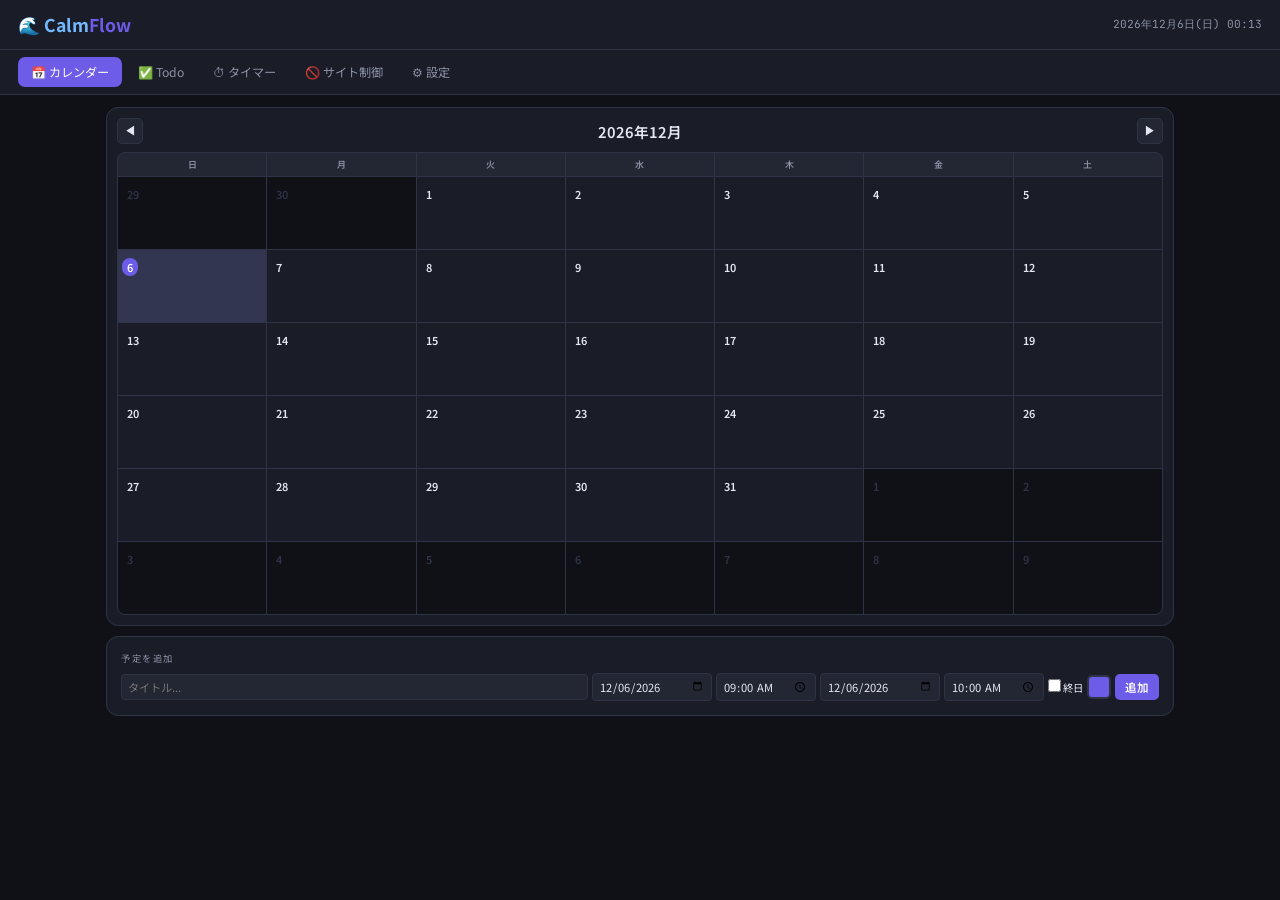
==== index.html @ 149a53fc "Add files via upload" ====
<!DOCTYPE html>
<html lang="ja">
<head>
<meta charset="UTF-8">
<meta name="viewport" content="width=device-width, initial-scale=1.0">
<title>CalmFlow</title>
<link href="https://fonts.googleapis.com/css2?family=Noto+Sans+JP:wght@300;400;600;700&family=JetBrains+Mono:wght@400;600&display=swap" rel="stylesheet">
<style id="theme-style"></style>
<style>
*{margin:0;padding:0;box-sizing:border-box}
body{font-family:'Noto Sans JP',sans-serif;min-height:100vh;transition:background .3s,color .3s}
::-webkit-scrollbar{width:5px}::-webkit-scrollbar-thumb{border-radius:3px}
.hdr{padding:12px 18px;display:flex;align-items:center;justify-content:space-between;position:sticky;top:0;z-index:100}
.hdr h1{font-size:1.1rem;font-weight:700}.c1{color:var(--blue)}.c2{color:var(--accent)}
.hdr-t{font-family:'JetBrains Mono',monospace;font-size:.7rem}
.nav{display:flex;gap:3px;padding:7px 18px;overflow-x:auto}
.nb{padding:6px 13px;border:none;background:transparent;font-family:'Noto Sans JP',sans-serif;font-size:.76rem;border-radius:7px;cursor:pointer;transition:all .15s;white-space:nowrap}.nb.a{color:#fff}
.mn{padding:12px 16px;max-width:1100px;margin:0 auto}
.pn{display:none;animation:fi .2s ease}.pn.a{display:block}
@keyframes fi{from{opacity:0;transform:translateY(4px)}to{opacity:1;transform:translateY(0)}}
.cd{border-radius:12px;padding:14px;margin-bottom:10px}
.ct{font-size:.58rem;text-transform:uppercase;letter-spacing:1.5px;margin-bottom:8px}
.btn{padding:5px 10px;color:#fff;border:none;border-radius:5px;font-family:'Noto Sans JP',sans-serif;font-size:.72rem;font-weight:600;cursor:pointer;white-space:nowrap}
.btn:hover{transform:translateY(-1px)}
.btn-s{padding:3px 7px;font-size:.62rem}.btn-xs{padding:2px 5px;font-size:.55rem;border-radius:3px}
.btn-d{background:var(--red)}.btn-g{background:var(--green)}.btn-o{background:transparent;border:1px solid var(--border)}
.fi2{padding:6px 8px;border-radius:5px;font-family:'Noto Sans JP',sans-serif;font-size:.75rem;outline:none}.fi2:focus{border-color:var(--accent)}
.fl{display:block;font-size:.62rem;margin-bottom:2px}

/* Color swatch - per-picker state via data attributes */
.csw{position:relative;display:inline-block}
.csw-btn{width:24px;height:24px;border-radius:5px;cursor:pointer;border:2px solid var(--border);flex-shrink:0}
.csw-pop{display:none;position:absolute;bottom:30px;right:0;z-index:50;border-radius:8px;padding:8px;width:240px;box-shadow:0 4px 20px rgba(0,0,0,.4)}
.csw-pop.open{display:block}
.csw-grid{display:grid;grid-template-columns:repeat(10,1fr);gap:2px}
.csw-c{width:18px;height:18px;border-radius:3px;cursor:pointer;border:2px solid transparent}.csw-c:hover{transform:scale(1.2)}.csw-c.sel{border-color:#fff}
.csw-cust{display:flex;align-items:center;gap:4px;margin-top:5px}
.csw-cust input[type=color]{width:24px;height:24px;border:none;border-radius:3px;cursor:pointer;background:transparent}

/* Calendar */
.ch{display:flex;align-items:center;justify-content:space-between;margin-bottom:8px}.ch h3{font-size:.92rem;font-weight:600}
.cn{width:26px;height:26px;border-radius:5px;cursor:pointer;font-size:.78rem;display:flex;align-items:center;justify-content:center;border:1px solid var(--border)}.cn:hover{background:var(--accent);color:#fff}
.cg{display:grid;grid-template-columns:repeat(7,1fr);gap:1px;border:1px solid var(--border);border-radius:8px;overflow:hidden}
.cdn{font-size:.56rem;padding:5px;text-align:center;font-weight:600}
.cc{min-height:72px;padding:3px 4px;cursor:pointer;position:relative;overflow:hidden}
.cc:hover{filter:brightness(1.1)}
.cnum{font-size:.68rem;font-weight:600;display:inline-block;padding:1px 5px;border-radius:10px;cursor:pointer;position:relative;z-index:3}.cnum:hover{background:var(--accent);color:#fff;transform:scale(1.1)}
.cev{font-size:.48rem;padding:2px 4px;border-radius:2px;margin-top:1px;white-space:nowrap;overflow:hidden;text-overflow:ellipsis;color:#fff;line-height:1.3;position:relative;z-index:2;cursor:pointer;height:16px}
.cev-span{font-size:.48rem;padding:2px 4px;margin-top:1px;white-space:nowrap;overflow:hidden;text-overflow:ellipsis;color:#fff;line-height:1.3;cursor:pointer;position:relative;z-index:2;height:16px}
.cev-start{border-radius:3px 0 0 3px;margin-right:-5px;padding-right:8px}
.cev-mid{border-radius:0;margin-left:-5px;margin-right:-5px;padding-left:8px;padding-right:8px}
.cev-end{border-radius:0 3px 3px 0;margin-left:-5px;padding-left:8px}

/* Day View */
.dg{display:grid;grid-template-columns:1fr 320px;gap:10px}
.bk{display:inline-flex;align-items:center;gap:3px;padding:5px 9px;border-radius:5px;font-size:.68rem;cursor:pointer;font-family:'Noto Sans JP',sans-serif;margin-bottom:8px;border:1px solid var(--border)}.bk:hover{border-color:var(--accent)}
.dph{display:flex;align-items:center;gap:6px;margin-bottom:10px}.dph h3{font-size:.9rem;font-weight:600}
.sh{display:flex;min-height:34px}.shl{width:34px;font-size:.56rem;padding:2px 0;font-family:'JetBrains Mono',monospace;text-align:right;padding-right:5px;flex-shrink:0}
.shc{flex:1;position:relative;min-height:32px}
.sblk{position:absolute;left:2px;right:2px;border-radius:3px;padding:1px 4px;font-size:.55rem;color:#fff;overflow:hidden;z-index:2;cursor:pointer}
.sarr{position:absolute;left:2px;right:2px;border-radius:3px;padding:1px 4px;font-size:.55rem;color:#fff;overflow:hidden;z-index:1;opacity:.45;border:1px dashed rgba(255,255,255,.3)}
.adb{display:flex;gap:4px;flex-wrap:wrap;margin-bottom:6px}.adi{font-size:.55rem;padding:1px 6px;border-radius:3px;color:#fff;cursor:pointer}
.evr{display:flex;align-items:center;gap:5px;padding:5px;border-radius:5px;margin-bottom:3px;cursor:pointer}.evr:hover{filter:brightness(1.1)}
.evd{width:7px;height:7px;border-radius:2px;flex-shrink:0}.evi{flex:1;font-size:.72rem}.evt{font-size:.55rem}
.memo{width:100%;min-height:70px;border-radius:5px;font-family:'Noto Sans JP',sans-serif;font-size:.75rem;padding:7px;outline:none;resize:vertical}.memo:focus{border-color:var(--accent)}
.arow{display:flex;gap:4px;flex-wrap:wrap;align-items:center;margin-top:5px}
.arow input,.arow select{padding:4px 6px;border-radius:4px;font-family:'Noto Sans JP',sans-serif;font-size:.7rem;outline:none}
.dti{display:flex;align-items:center;gap:5px;padding:4px 5px;border-radius:4px;cursor:pointer;font-size:.75rem}.dti:hover{filter:brightness(1.1)}
.dck{width:13px;height:13px;border-radius:3px;border:2px solid var(--border);display:flex;align-items:center;justify-content:center;flex-shrink:0;font-size:.48rem;color:transparent}
.dti.dn .dck{background:var(--green);border-color:var(--green);color:#fff}.dti.dn>span{text-decoration:line-through}
.dti .tp{margin-left:auto}

/* Todo */
.tl{list-style:none}
.ti{display:flex;align-items:center;gap:6px;padding:6px 7px;border-radius:6px;margin-bottom:3px;cursor:pointer}.ti:hover{filter:brightness(1.05)}
.tc2b{width:14px;height:14px;border-radius:3px;border:2px solid var(--border);display:flex;align-items:center;justify-content:center;flex-shrink:0;font-size:.52rem;color:transparent}
.ti.dn .tc2b{background:var(--green);border-color:var(--green);color:#fff}.ti.dn .tt{text-decoration:line-through}
.tt{flex:1;font-size:.78rem}.tm{display:flex;gap:3px;align-items:center;flex-shrink:0}
.tdl{font-size:.55rem;padding:1px 5px;border-radius:3px;font-family:'JetBrains Mono',monospace;white-space:nowrap}
.dok{background:rgba(0,184,148,.12);color:var(--green)}.dsn{background:rgba(253,203,110,.15);color:var(--orange)}.dov{background:rgba(225,112,85,.15);color:var(--red)}
.tp{font-size:.52rem;padding:2px 6px;border-radius:3px;font-weight:600;white-space:nowrap;min-width:22px;text-align:center}
.ph{background:rgba(225,112,85,.15);color:var(--red)}.pm2{background:rgba(253,203,110,.15);color:var(--orange)}.plw{background:rgba(0,184,148,.15);color:var(--green)}
.tdel{background:none;border:none;cursor:pointer;font-size:.72rem;opacity:0}.ti:hover .tdel{opacity:1}
.tsep{font-size:.6rem;padding:8px 0 4px;border-top:1px solid var(--border);margin-top:6px;font-weight:600}

/* Timer */
.ttm{font-family:'JetBrains Mono',monospace;font-size:3.8rem;font-weight:600;text-align:center;padding:18px 0 8px}
.tsub{font-size:.8rem;text-align:center;margin-top:2px}.tlbl{font-size:.68rem;text-align:center;margin-top:1px}
.tc2{display:flex;gap:6px;justify-content:center;margin-top:10px;flex-wrap:wrap}
.tpr{display:flex;gap:4px;justify-content:center;margin-top:7px;flex-wrap:wrap}
.pb{padding:3px 8px;border:1px solid var(--border);border-radius:5px;font-family:'Noto Sans JP',sans-serif;font-size:.66rem;cursor:pointer}.pb:hover{border-color:var(--accent)}.pb.a{border-color:var(--accent);color:var(--accent)}
.sp{display:flex;gap:3px;justify-content:center;flex-wrap:wrap}
.sb{padding:4px 9px;border-radius:13px;font-size:.68rem;cursor:pointer;border:1px solid var(--border);font-family:'Noto Sans JP',sans-serif}.sb.a{color:#fff;border-color:transparent}
.sa{padding:4px 6px;border-radius:13px;font-size:.68rem;cursor:pointer;border:1px dashed var(--border);background:transparent;font-family:'Noto Sans JP',sans-serif}
.swt{font-family:'JetBrains Mono',monospace;font-size:2.8rem;font-weight:600;text-align:center;padding:14px 0 6px}
.ttbs{display:flex;gap:3px;margin-bottom:10px}.ttb{padding:5px 12px;border:none;font-family:'Noto Sans JP',sans-serif;font-size:.72rem;border-radius:5px;cursor:pointer}.ttb.a{color:#fff}
.sg{display:grid;grid-template-columns:repeat(3,1fr);gap:6px;margin-top:10px}
.sc2c{border-radius:6px;padding:9px;text-align:center}.sv{font-family:'JetBrains Mono',monospace;font-size:1rem;font-weight:600}.sl2{font-size:.5rem;margin-top:1px;text-transform:uppercase;letter-spacing:1px}
.gbw{border-radius:5px;height:16px;overflow:hidden;position:relative;margin-top:4px}.gb{height:100%;border-radius:5px;transition:width .4s}
.gbt{position:absolute;inset:0;display:flex;align-items:center;justify-content:center;font-size:.55rem;font-weight:600;font-family:'JetBrains Mono',monospace}
.gr{display:flex;gap:4px;align-items:center;margin-top:4px}
.gr input{width:50px;padding:3px;border-radius:3px;font-family:'JetBrains Mono',monospace;font-size:.7rem;outline:none;text-align:center}.gr span{font-size:.68rem}
.ssr{display:flex;align-items:center;gap:6px;padding:4px 5px;border-radius:4px;margin-bottom:2px}.ssr:hover{filter:brightness(1.05)}
.ssd{width:6px;height:6px;border-radius:2px;flex-shrink:0}.ssn{flex:1;font-size:.72rem}
.ssbw{width:45px;height:4px;border-radius:2px;overflow:hidden}.ssb2{height:100%;border-radius:2px}.sst{font-family:'JetBrains Mono',monospace;font-size:.72rem}
.li{display:flex;align-items:center;gap:5px;padding:3px 5px;border-radius:3px;margin-bottom:2px;font-size:.68rem}.li:hover{filter:brightness(1.05)}

/* Chart */
.chart-tabs{display:flex;gap:3px;margin-bottom:8px}
.chart-tab{padding:4px 12px;border-radius:12px;font-size:.68rem;cursor:pointer;border:1px solid var(--border);font-family:'Noto Sans JP',sans-serif}.chart-tab.a{background:var(--accent);color:#fff;border-color:var(--accent)}
.chart-wrap{position:relative;height:160px;display:flex;align-items:flex-end;gap:3px;padding:16px 4px 24px 4px;border-bottom:1px solid var(--border)}
.chart-bar-wrap{flex:1;display:flex;flex-direction:column;align-items:center}
.chart-bar{width:100%;max-width:50px;border-radius:3px 3px 0 0;transition:height .4s;min-height:1px;position:relative;margin:0 auto}
.chart-bar-val{position:absolute;top:-14px;left:50%;transform:translateX(-50%);font-size:.5rem;font-family:'JetBrains Mono',monospace;white-space:nowrap}
.chart-label{font-size:.5rem;margin-top:4px;text-align:center}

.bl{list-style:none}.bi{display:flex;align-items:center;justify-content:space-between;padding:6px 8px;border-radius:6px;margin-bottom:3px}
.bs{font-size:.55rem;padding:2px 5px;border-radius:3px;font-weight:600}.ba2{background:rgba(225,112,85,.15);color:var(--red)}.bna{background:rgba(0,184,148,.15);color:var(--green)}
.fb{border:1px solid var(--accent);border-radius:12px;padding:10px 14px;margin-bottom:8px;display:flex;align-items:center;justify-content:space-between}
.theme-opt{display:inline-block;width:40px;height:40px;border-radius:8px;cursor:pointer;border:3px solid transparent;margin:3px}.theme-opt.sel{border-color:var(--accent)}.theme-opt:hover{transform:scale(1.1)}
.mo{display:none;position:fixed;inset:0;background:rgba(0,0,0,.55);z-index:200;align-items:center;justify-content:center;padding:12px}.mo.show{display:flex}
.md2{border-radius:12px;padding:20px;width:100%;max-width:400px;max-height:85vh;overflow-y:auto}.md2 h3{font-size:.88rem;margin-bottom:10px}.mc{float:right;background:none;border:none;font-size:1rem;cursor:pointer}
@media(max-width:768px){.dg{grid-template-columns:1fr}.sg{grid-template-columns:repeat(2,1fr)}.ttm{font-size:3rem}}
@media(max-width:480px){.hdr,.nav,.mn{padding-left:8px;padding-right:8px}.cc{min-height:48px}}
</style>
</head>
<body>
<div class="hdr"><h1>🌊 <span class="c1">Calm</span><span class="c2">Flow</span></h1><div class="hdr-t" id="clock"></div></div>
<div class="nav" id="nav-bar"></div>
<div class="mn">
  <div class="pn a" id="p-cal"><div id="cal-mv"></div><div id="cal-dv" style="display:none"></div></div>
  <div class="pn" id="p-todo"><div id="todo-area"></div></div>
  <div class="pn" id="p-timer"><div id="timer-area"></div></div>
  <div class="pn" id="p-block"><div id="block-area"></div></div>
  <div class="pn" id="p-set"><div id="set-area"></div></div>
</div>
<div class="mo" id="edit-modal"><div class="md2" id="edit-md"></div></div>
<div class="mo" id="smod"><div class="md2" id="smod-md"></div></div>
<script>
const PRESETS=['#6c5ce7','#00b894','#fdcb6e','#e17055','#74b9ff','#fd79a8','#a29bfe','#55efc4','#fab1a0','#81ecec','#2d3436','#636e72','#dfe6e9','#0984e3','#00cec9','#e84393','#d63031','#ffeaa7','#55a3e8','#b2bec3'];
const CGRID=(()=>{const h=[0,30,50,60,120,180,210,240,270,330],r=[];for(let s=85;s>=30;s-=18)for(const hue of h)r.push(`hsl(${hue},${s}%,${s>50?55:40}%)`);return r})();
const ALLC=[...PRESETS,...CGRID];
const THEMES={dark:{name:'ダーク',en:'Dark',bg:'#0f1117',surface:'#1a1d27',s2:'#232733',border:'#2e3346',text:'#e4e7f1',dim:'#8b90a5',accent:'#6c5ce7',green:'#00b894',orange:'#fdcb6e',red:'#e17055',blue:'#74b9ff',pink:'#fd79a8',prev:'linear-gradient(135deg,#0f1117,#1a1d27)'},light:{name:'ライト',en:'Light',bg:'#f5f5f7',surface:'#fff',s2:'#eef0f4',border:'#d1d5db',text:'#1f2937',dim:'#6b7280',accent:'#6c5ce7',green:'#059669',orange:'#d97706',red:'#dc2626',blue:'#2563eb',pink:'#ec4899',prev:'linear-gradient(135deg,#f5f5f7,#fff)'},pink:{name:'ピンク',en:'Pink',bg:'#1a1018',surface:'#241a22',s2:'#2e2230',border:'#3d2e3a',text:'#f5e6f0',dim:'#a88a9e',accent:'#ec4899',green:'#34d399',orange:'#fbbf24',red:'#f87171',blue:'#60a5fa',pink:'#f472b6',prev:'linear-gradient(135deg,#1a1018,#241a22)'},sky:{name:'水色',en:'Sky',bg:'#0c1929',surface:'#132238',s2:'#1a2d45',border:'#254060',text:'#e0f0ff',dim:'#7da8cc',accent:'#38bdf8',green:'#34d399',orange:'#fbbf24',red:'#f87171',blue:'#60a5fa',pink:'#f472b6',prev:'linear-gradient(135deg,#0c1929,#132238)'},purple:{name:'パープル',en:'Purple',bg:'#140e1e',surface:'#1e1530',s2:'#291e3e',border:'#3a2d52',text:'#ede6f5',dim:'#9a8bb5',accent:'#a78bfa',green:'#34d399',orange:'#fbbf24',red:'#f87171',blue:'#818cf8',pink:'#f472b6',prev:'linear-gradient(135deg,#140e1e,#1e1530)'}};
const I={ja:{cal:'📅 カレンダー',todo:'✅ Todo',timer:'⏱ タイマー',block:'🚫 サイト制御',set:'⚙ 設定',addEv:'予定を追加',title:'タイトル',sd:'開始日',st:'開始時間',ed:'終了日',et:'終了時間',allday:'終日',color:'色',add:'追加',del:'削除',save:'保存',back:'◀ 戻る',sched:'スケジュール',schedAdd:'↕ スケジュール追加',dayTodo:'この日のTodo',evList:'予定一覧（クリックで編集）',memo:'📝 メモ',memoP:'メモ...',todoL:'Todoリスト',newT:'新しいタスク...',all:'すべて',active:'未完了',done:'完了',exp:'期限切れ',hi:'高',mi:'中',lo:'低',subj:'科目',studyT:'勉強タイマー',sw:'ストップウォッチ',start:'▶ スタート',pause:'⏸ 一時停止',stop:'⏹ 終了',reset:'リセット',endRec:'⏹ 終了＆記録',cust:'カスタム',min:'分',goal:'目標',daily:'1日',monthly:'月間',studyTime:'勉強時間',today:'今日',week:'今週',month:'今月',sess:'セッション',streak:'連続',total:'全期間',subjM:'科目別（今月）',totalL:'合計',logEd:'ログ編集（今日）',manAdd:'＋手動追加',rec:'記録',none:'なし',focus:'🎯 集中モード',blockL:'ブロックリスト',blocking:'ブロック中',allowed:'許可',setT:'設定',lang:'言語',theme:'テーマ',overdue:'日超過',tmr:'明日',daysL:'あと{n}日',pomo:'🍅 ポモドーロ',editEv:'予定を編集',selSubj:'科目を選択',addSubj:'科目を追加',subjN:'科目名',on:'ON',off:'OFF',chartD:'日間',chartW:'週間',chartM:'月間',chart:'勉強グラフ'},en:{cal:'📅 Calendar',todo:'✅ Todo',timer:'⏱ Timer',block:'🚫 Blocker',set:'⚙ Settings',addEv:'Add Event',title:'Title',sd:'Start',st:'Start Time',ed:'End',et:'End Time',allday:'All Day',color:'Color',add:'Add',del:'Delete',save:'Save',back:'◀ Back',sched:'Schedule',schedAdd:'↕ Add Schedule',dayTodo:'Todo',evList:'Events (click to edit)',memo:'📝 Memo',memoP:'Memo...',todoL:'Todo List',newT:'New task...',all:'All',active:'Active',done:'Done',exp:'Expired',hi:'High',mi:'Mid',lo:'Low',subj:'Subject',studyT:'Study Timer',sw:'Stopwatch',start:'▶ Start',pause:'⏸ Pause',stop:'⏹ End',reset:'Reset',endRec:'⏹ End & Record',cust:'Custom',min:'min',goal:'Goals',daily:'Daily',monthly:'Monthly',studyTime:'Study Time',today:'Today',week:'This Week',month:'This Month',sess:'Sessions',streak:'Streak',total:'All Time',subjM:'By Subject',totalL:'Total',logEd:'Log Edit (Today)',manAdd:'+ Manual',rec:'Record',none:'None',focus:'🎯 Focus Mode',blockL:'Block List',blocking:'Blocked',allowed:'Allowed',setT:'Settings',lang:'Language',theme:'Theme',overdue:' overdue',tmr:'Tomorrow',daysL:'{n} days',pomo:'🍅 Pomodoro',editEv:'Edit Event',selSubj:'Select Subject',addSubj:'Add Subject',subjN:'Subject Name',on:'ON',off:'OFF',chartD:'Daily',chartW:'Weekly',chartM:'Monthly',chart:'Study Chart'}};

const LS=(k,d)=>{try{return JSON.parse(localStorage.getItem(k))||d}catch{return d}};
const SS=(k,v)=>localStorage.setItem(k,JSON.stringify(v));
const p2=n=>String(n).padStart(2,'0');
const dkf=d=>`${d.getFullYear()}-${p2(d.getMonth()+1)}-${p2(d.getDate())}`;
const fm=m=>{if(m>=60){const h=Math.floor(m/60),r=m%60;return r?`${h}h${r}m`:`${h}h`}return`${m}m`};

let cfg=LS('cf-cfg',{lang:'ja',theme:'dark'}),ev=LS('cf-ev',[]),sch=LS('cf-sch',{}),mem2=LS('cf-mem',{}),todos=LS('cf-td',[]);
let subj=LS('cf-subj',[{id:'s1',name:'数学',color:'#6c5ce7'},{id:'s2',name:'英語',color:'#00b894'},{id:'s3',name:'理科',color:'#74b9ff'},{id:'s4',name:'国語',color:'#fd79a8'},{id:'s5',name:'社会',color:'#fdcb6e'}]);
let slog=LS('cf-slog',[]),goals=LS('cf-goals',{daily:120,monthly:3000});
let cSubj=subj[0]?.id||null,calD=new Date(),vDate=null,tFilt='all',editEvId=null;
let tSec=25*60,tMax=25*60,tInt=null,tRun=false,tStart=null,tMode='pomo';
let swSec=0,swInt=null,swRun=false,chartMode='week';

// Per-picker color storage
const pickerColors={};
function getPC(id){return pickerColors[id]||PRESETS[0]}
function setPC(id,c){pickerColors[id]=c}

const T=k=>I[cfg.lang][k]||k;
const priC=p=>p==='high'?'ph':p==='mid'?'pm2':'plw';
const priL=p=>p==='high'?T('hi'):p==='mid'?T('mi'):T('lo');

function applyTheme(){const th=THEMES[cfg.theme];document.getElementById('theme-style').textContent=`:root{--bg:${th.bg};--surface:${th.surface};--s2:${th.s2};--border:${th.border};--text:${th.text};--dim:${th.dim};--accent:${th.accent};--glow:${th.accent}40;--green:${th.green};--orange:${th.orange};--red:${th.red};--blue:${th.blue};--pink:${th.pink}}body{background:var(--bg);color:var(--text)}.hdr,.nav{background:var(--surface);border-bottom:1px solid var(--border)}.hdr-t{color:var(--dim)}.nb{color:var(--dim)}.nb:hover{background:var(--s2);color:var(--text)}.nb.a{background:var(--accent)}.cd{background:var(--surface);border:1px solid var(--border)}.ct,.fl{color:var(--dim)}.btn{background:var(--accent)}.btn-o{color:var(--dim);border-color:var(--border)}.fi2{background:var(--s2);border:1px solid var(--border);color:var(--text)}.cn{background:var(--s2);color:var(--text);border-color:var(--border)}.cg{background:var(--border)}.cdn{background:var(--s2);color:var(--dim)}.cc{background:var(--surface)}.cc.om{background:var(--bg)}.cc.om .cnum{color:var(--border)}.cc.td{background:${th.accent}10}.cc.td .cnum{background:var(--accent);color:#fff}.sh{border-bottom:1px solid ${th.border}50}.shc{border-left:1px solid ${th.border}50}.evr,.li,.bi{background:var(--s2)}.memo,.arow input,.arow select{background:var(--s2);border:1px solid var(--border);color:var(--text)}.pb,.chart-tab{background:var(--s2);color:var(--dim);border-color:var(--border)}.sb{background:var(--s2);color:var(--dim);border-color:var(--border)}.sc2c{background:var(--s2)}.sv{color:var(--accent)}.sl2{color:var(--dim)}.gbw{background:var(--s2)}.gb{background:linear-gradient(90deg,var(--accent),var(--blue))}.gr input{background:var(--s2);border:1px solid var(--border);color:var(--text)}.gr span{color:var(--dim)}.ssbw{background:var(--s2)}.sst{color:var(--accent)}.ttb{background:var(--s2);color:var(--dim)}.ttb.a{background:var(--accent)}.tdel{color:var(--dim)}.tsep{border-color:var(--border);color:var(--dim)}.bk{color:var(--dim);border-color:var(--border)}.fb{border-color:var(--accent);background:${th.accent}08}.md2{background:var(--surface);border:1px solid var(--border)}.mc{color:var(--dim)}.shl{color:var(--dim)}.tlbl{color:var(--dim)}.tsub{color:var(--text)}.ttm{background:linear-gradient(135deg,var(--accent),var(--blue));-webkit-background-clip:text;-webkit-text-fill-color:transparent;background-clip:text}.swt{color:var(--green)}.csw-pop{background:var(--surface);border:1px solid var(--border)}.csw-btn{border-color:var(--border)}::-webkit-scrollbar-thumb{background:var(--border)}`;}

// Color swatch HTML
function csw(id,defColor){
  if(!pickerColors[id])pickerColors[id]=defColor||PRESETS[0];
  const c=pickerColors[id];
  return`<div class="csw"><div class="csw-btn" id="csw-${id}" style="background:${c}" onclick="togglePop('${id}')"></div><div class="csw-pop" id="csp-${id}"><div class="csw-grid">${ALLC.map(x=>`<div class="csw-c${x===c?' sel':''}" style="background:${x}" onclick="pickC('${id}','${x}')"></div>`).join('')}</div><div class="csw-cust"><input type="color" value="${c}" onchange="pickC('${id}',this.value)"><span style="font-size:.6rem;color:var(--dim)">${T('cust')}</span></div></div></div>`;
}
window.togglePop=id=>{const p=document.getElementById('csp-'+id);if(p)p.classList.toggle('open');};
window.pickC=(id,c)=>{pickerColors[id]=c;const b=document.getElementById('csw-'+id);if(b)b.style.background=c;const p=document.getElementById('csp-'+id);if(p)p.classList.remove('open');};
document.addEventListener('click',e=>{if(!e.target.closest('.csw'))document.querySelectorAll('.csw-pop.open').forEach(p=>p.classList.remove('open'));});

function rNav(){document.getElementById('nav-bar').innerHTML=[{p:'cal',l:T('cal')},{p:'todo',l:T('todo')},{p:'timer',l:T('timer')},{p:'block',l:T('block')},{p:'set',l:T('set')}].map(n=>`<button class="nb${document.getElementById('p-'+n.p)?.classList.contains('a')?' a':''}" data-p="${n.p}">${n.l}</button>`).join('');
document.querySelectorAll('.nb').forEach(b=>b.addEventListener('click',()=>{document.querySelectorAll('.pn').forEach(p=>p.classList.remove('a'));document.querySelectorAll('.nb').forEach(x=>x.classList.remove('a'));document.getElementById('p-'+b.dataset.p).classList.add('a');b.classList.add('a');if(b.dataset.p==='todo')rTodos();if(b.dataset.p==='timer')rTimer();if(b.dataset.p==='block')rBlock();if(b.dataset.p==='set')rSet();}));}
function closeM(id){document.getElementById(id).classList.remove('show')}
document.querySelectorAll('.mo').forEach(m=>m.addEventListener('click',e=>{if(e.target===m)m.classList.remove('show')}));
setInterval(()=>{document.getElementById('clock').textContent=new Date().toLocaleString(cfg.lang==='ja'?'ja-JP':'en-US',{year:'numeric',month:'short',day:'numeric',weekday:'short',hour:'2-digit',minute:'2-digit',hour12:false});},1000);
document.getElementById('clock').textContent=new Date().toLocaleString(cfg.lang==='ja'?'ja-JP':'en-US',{year:'numeric',month:'short',day:'numeric',weekday:'short',hour:'2-digit',minute:'2-digit',hour12:false});

function dlL(dl){if(!dl)return{t:'',c:''};const td2=new Date();td2.setHours(0,0,0,0);const d=new Date(dl+'T00:00:00'),diff=Math.ceil((d-td2)/864e5);if(diff<0)return{t:`${Math.abs(diff)}${T('overdue')}`,c:'dov'};if(diff===0)return{t:T('today'),c:'dsn'};if(diff===1)return{t:T('tmr'),c:'dsn'};if(diff<=3)return{t:T('daysL').replace('{n}',diff),c:'dsn'};return{t:dl.slice(5).replace('-','/'),c:'dok'};}
function evFor(key){return ev.filter(e=>key>=e.sd&&key<=(e.ed||e.sd))}

// ═══ CALENDAR ═══
function rCal(){const y=calD.getFullYear(),m=calD.getMonth(),today=new Date();const fd=new Date(y,m,1).getDay(),dim=new Date(y,m+1,0).getDate(),dip=new Date(y,m,0).getDate();
const dns=cfg.lang==='ja'?['日','月','火','水','木','金','土']:['Su','Mo','Tu','We','Th','Fr','Sa'];
let h=`<div class="cd" style="padding:10px"><div class="ch"><button class="cn" onclick="calD.setMonth(calD.getMonth()-1);rCal()">◀</button><h3>${y}${cfg.lang==='ja'?'年':'/'}${m+1}${cfg.lang==='ja'?'月':''}</h3><button class="cn" onclick="calD.setMonth(calD.getMonth()+1);rCal()">▶</button></div><div class="cg">${dns.map(d=>`<div class="cdn">${d}</div>`).join('')}`;
for(let i=0;i<fd;i++)h+=`<div class="cc om"><span class="cnum">${dip-fd+1+i}</span></div>`;
for(let d=1;d<=dim;d++){const isT=d===today.getDate()&&m===today.getMonth()&&y===today.getFullYear();const key=`${y}-${p2(m+1)}-${p2(d)}`;const de=evFor(key);let evH='';
de.slice(0,3).forEach(e=>{const isM=e.ed&&e.ed!==e.sd;if(isM){let cls='cev-span';if(key===e.sd)cls+=' cev-start';else if(key===e.ed)cls+=' cev-end';else cls+=' cev-mid';const lbl=key===e.sd?(e.allday?e.title:(e.st?`${e.st.slice(0,5)} ${e.title}`:e.title)):'&nbsp;';evH+=`<div class="${cls}" style="background:${e.color}" onclick="event.stopPropagation();editEv('${e.id}')">${lbl}</div>`;}else{const lbl=e.allday?e.title:(e.st?`${e.st.slice(0,5)} ${e.title}`:e.title);evH+=`<div class="cev" style="background:${e.color}" onclick="event.stopPropagation();editEv('${e.id}')">${lbl}</div>`;}});
if(de.length>3)evH+=`<div style="font-size:.42rem;color:var(--dim)">+${de.length-3}</div>`;
h+=`<div class="cc${isT?' td':''}" onclick="openAddEv('${key}')"><span class="cnum" onclick="event.stopPropagation();openDV('${key}')">${d}</span>${evH}</div>`;}
for(let i=1;i<=42-fd-dim;i++)h+=`<div class="cc om"><span class="cnum">${i}</span></div>`;
h+=`</div></div>`;
pickerColors['ca']=pickerColors['ca']||PRESETS[0];
h+=`<div class="cd"><div class="ct">${T('addEv')}</div><div class="arow"><input type="text" id="ca-t" placeholder="${T('title')}..." style="flex:2;min-width:80px"><input type="date" id="ca-sd" style="width:120px"><input type="time" id="ca-st" value="09:00" style="width:100px"><input type="date" id="ca-ed" style="width:120px"><input type="time" id="ca-et" value="10:00" style="width:100px"><label style="font-size:.65rem"><input type="checkbox" id="ca-ad"> ${T('allday')}</label>${csw('ca')}<button class="btn" onclick="addEvI()">${T('add')}</button></div></div>`;
document.getElementById('cal-mv').innerHTML=h;const tk=dkf(new Date());document.getElementById('ca-sd').value=tk;document.getElementById('ca-ed').value=tk;}

function addEvI(){const ti=document.getElementById('ca-t').value.trim();if(!ti)return;const ad=document.getElementById('ca-ad').checked;ev.push({id:'e'+Date.now(),title:ti,sd:document.getElementById('ca-sd').value,ed:document.getElementById('ca-ed').value,st:ad?null:document.getElementById('ca-st').value,et:ad?null:document.getElementById('ca-et').value,allday:ad,color:getPC('ca')});SS('cf-ev',ev);document.getElementById('ca-t').value='';rCal();}
function openAddEv(key){document.getElementById('ca-sd').value=key;document.getElementById('ca-ed').value=key;document.getElementById('ca-t').focus();}
function delEv(id){ev=ev.filter(e=>e.id!==id);SS('cf-ev',ev);rCal();if(vDate)rDV();}
function editEv(id){const e=ev.find(x=>x.id===id);if(!e)return;editEvId=id;pickerColors['ed']=e.color;
document.getElementById('edit-md').innerHTML=`<button class="mc" onclick="closeM('edit-modal')">&times;</button><h3>${T('editEv')}</h3><div style="margin-bottom:6px"><label class="fl">${T('title')}</label><input type="text" class="fi2" id="ed-t" value="${e.title}" style="width:100%"></div><div style="display:flex;gap:5px;margin-bottom:6px"><div><label class="fl">${T('sd')}</label><input type="date" class="fi2" id="ed-sd" value="${e.sd}" style="width:125px"></div><div><label class="fl">${T('st')}</label><input type="time" class="fi2" id="ed-st" value="${e.st||'09:00'}" style="width:100px"></div></div><div style="display:flex;gap:5px;margin-bottom:6px"><div><label class="fl">${T('ed')}</label><input type="date" class="fi2" id="ed-ed" value="${e.ed||e.sd}" style="width:125px"></div><div><label class="fl">${T('et')}</label><input type="time" class="fi2" id="ed-et" value="${e.et||'10:00'}" style="width:100px"></div></div><div style="margin-bottom:6px"><label style="font-size:.7rem"><input type="checkbox" id="ed-ad" ${e.allday?'checked':''}> ${T('allday')}</label></div><div style="margin-bottom:6px"><label class="fl">${T('color')}</label>${csw('ed',e.color)}</div><div style="display:flex;gap:6px"><button class="btn btn-g" onclick="saveEditEv()" style="flex:1">${T('save')}</button><button class="btn btn-d" onclick="delEv('${id}');closeM('edit-modal')" style="flex:1">${T('del')}</button></div>`;
document.getElementById('edit-modal').classList.add('show');}
function saveEditEv(){const e=ev.find(x=>x.id===editEvId);if(!e)return;const ad=document.getElementById('ed-ad').checked;e.title=document.getElementById('ed-t').value.trim()||e.title;e.sd=document.getElementById('ed-sd').value;e.ed=document.getElementById('ed-ed').value;e.st=ad?null:document.getElementById('ed-st').value;e.et=ad?null:document.getElementById('ed-et').value;e.allday=ad;e.color=getPC('ed');SS('cf-ev',ev);closeM('edit-modal');rCal();if(vDate)rDV();}

// ═══ DAY VIEW ═══
function openDV(key){vDate=new Date(key+'T00:00:00');document.getElementById('cal-mv').style.display='none';document.getElementById('cal-dv').style.display='block';rDV();}
function closeDV(){vDate=null;document.getElementById('cal-mv').style.display='block';document.getElementById('cal-dv').style.display='none';rCal();}
function navD(dir){vDate.setDate(vDate.getDate()+dir);rDV();}
function rDV(){const key=dkf(vDate),dn=cfg.lang==='ja'?['日','月','火','水','木','金','土']:['Sun','Mon','Tue','Wed','Thu','Fri','Sat'];
const de=evFor(key),sc=sch[key]||[],dayTd=todos.filter(t=>t.dl===key),memo=mem2[key]||'';
const allday=de.filter(e=>e.allday||!e.st),timed=de.filter(e=>!e.allday&&e.st);
let adH='';if(allday.length)adH='<div class="adb">'+allday.map(e=>`<div class="adi" style="background:${e.color}" onclick="editEv('${e.id}')">${e.title}</div>`).join('')+'</div>';
let schedH='';for(let hr=0;hr<24;hr++){let blocks='';timed.forEach(e=>{const sh=parseInt(e.st.split(':')[0]),sm=parseInt(e.st.split(':')[1])||0,eh=e.et?parseInt(e.et.split(':')[0]):sh+1,em=e.et?parseInt(e.et.split(':')[1])||0:0;if(hr===sh){const top=Math.round(sm/60*32),dur=(eh*60+em)-(sh*60+sm),hPx=Math.max(Math.round(dur/60*32),18);blocks+=`<div class="sblk" style="background:${e.color};top:${top}px;height:${hPx}px" onclick="editEv('${e.id}')">${e.title} ${e.st}~${e.et||''}</div>`;}});
let arrows='';sc.forEach(s=>{const sh2=parseInt(s.start.split(':')[0]),eh2=s.end?parseInt(s.end.split(':')[0]):sh2+1;if(hr===sh2)arrows+=`<div class="sarr" style="background:${s.color};top:0;height:${(eh2-sh2)*32}px">${s.title}</div>`;});
schedH+=`<div class="sh"><div class="shl">${p2(hr)}</div><div class="shc">${blocks}${arrows}</div></div>`;}
pickerColors['dv']=pickerColors['dv']||PRESETS[0];pickerColors['sc2']=pickerColors['sc2']||PRESETS[2];
document.getElementById('cal-dv').innerHTML=`<button class="bk" onclick="closeDV()">${T('back')}</button>
<div class="dph"><button class="cn" onclick="navD(-1)">◀</button><h3>${vDate.getFullYear()}/${vDate.getMonth()+1}/${vDate.getDate()}（${dn[vDate.getDay()]}）</h3><button class="cn" onclick="navD(1)">▶</button></div>
<div class="dg"><div>
  <div class="cd"><div class="ct">${T('sched')}</div>${adH}<div style="max-height:450px;overflow-y:auto">${schedH}</div></div>
  <div class="cd"><div class="ct">${T('addEv')}</div><div class="arow"><input type="text" id="dv-et" placeholder="${T('title')}..." style="flex:2;min-width:60px"><input type="time" id="dv-es" value="09:00" style="width:90px"><input type="time" id="dv-ee" value="10:00" style="width:90px"><label style="font-size:.6rem"><input type="checkbox" id="dv-ad"> ${T('allday')}</label>${csw('dv')}<button class="btn btn-s" onclick="addEvDV('${key}')">${T('add')}</button></div></div>
  <div class="cd"><div class="ct">${T('schedAdd')}</div><div class="arow"><input type="text" id="sc-t2" placeholder="..." style="flex:2;min-width:60px"><input type="time" id="sc-s2" value="09:00" style="width:90px"><input type="time" id="sc-e2" value="10:00" style="width:90px">${csw('sc2')}<button class="btn btn-s" onclick="addSch2('${key}')">${T('add')}</button></div></div>
</div><div>
  <div class="cd"><div style="display:flex;justify-content:space-between;align-items:center"><div class="ct" style="margin-bottom:0">${T('dayTodo')}</div><button class="btn btn-xs" onclick="document.getElementById('dp-tf').style.display=document.getElementById('dp-tf').style.display==='none'?'block':'none'">＋</button></div>
    <div id="dp-tf" style="display:none;margin-top:5px"><div class="arow"><input type="text" id="dp-ti" placeholder="${T('newT')}" style="flex:2"><select id="dp-tp" style="width:50px"><option value="high">${T('hi')}</option><option value="mid" selected>${T('mi')}</option><option value="low">${T('lo')}</option></select><button class="btn btn-s btn-g" onclick="addDTd('${key}')">${T('add')}</button></div></div>
    <div style="margin-top:5px">${dayTd.length?dayTd.map(t=>`<div class="dti${t.done?' dn':''}" onclick="togTd('${t.id}');rDV()"><div class="dck">${t.done?'✓':''}</div><span style="flex:1">${t.text}</span><span class="tp ${priC(t.priority)}">${priL(t.priority)}</span></div>`).join(''):`<p style="color:var(--dim);font-size:.68rem">${T('none')}</p>`}</div></div>
  <div class="cd"><div class="ct">${T('evList')}</div>${de.length?de.map(e=>`<div class="evr" onclick="editEv('${e.id}')"><div class="evd" style="background:${e.color}"></div><div class="evi">${e.title}<div class="evt">${e.allday?T('allday'):((e.st||'')+(e.et?' ~ '+e.et:''))}</div></div><button class="btn btn-xs btn-d" onclick="event.stopPropagation();delEv('${e.id}')">${T('del')}</button></div>`).join(''):`<p style="color:var(--dim);font-size:.68rem">${T('none')}</p>`}</div>
  <div class="cd"><div class="ct">${T('memo')}</div><textarea class="memo" placeholder="${T('memoP')}" onblur="mem2['${key}']=this.value;SS('cf-mem',mem2)">${memo}</textarea></div>
</div></div>`;}
function addEvDV(key){const ti=document.getElementById('dv-et').value.trim();if(!ti)return;const ad=document.getElementById('dv-ad').checked;ev.push({id:'e'+Date.now(),title:ti,sd:key,ed:key,st:ad?null:document.getElementById('dv-es').value,et:ad?null:document.getElementById('dv-ee').value,allday:ad,color:getPC('dv')});SS('cf-ev',ev);rDV();}
function addSch2(key){const t=document.getElementById('sc-t2').value.trim();if(!t)return;if(!sch[key])sch[key]=[];sch[key].push({title:t,start:document.getElementById('sc-s2').value,end:document.getElementById('sc-e2').value,color:getPC('sc2')});SS('cf-sch',sch);rDV();}
function addDTd(key){const t=document.getElementById('dp-ti').value.trim();if(!t)return;todos.push({id:Date.now().toString(),text:t,priority:document.getElementById('dp-tp').value,dl:key,done:false});SS('cf-td',todos);rDV();}

// ═══ TODO ═══
function rTodos(){const today=new Date();today.setHours(0,0,0,0);let f=[...todos];
if(tFilt==='active')f=f.filter(t=>!t.done&&!(t.dl&&new Date(t.dl+'T00:00:00')<today));
else if(tFilt==='done')f=f.filter(t=>t.done);
else if(tFilt==='exp')f=f.filter(t=>!t.done&&t.dl&&new Date(t.dl+'T00:00:00')<today);
const ord={high:0,mid:1,low:2},srt=(a,b)=>ord[a.priority]-ord[b.priority];
let items;if(tFilt==='all'){const act=f.filter(t=>!t.done&&!(t.dl&&new Date(t.dl+'T00:00:00')<today)).sort(srt);const exp=f.filter(t=>!t.done&&t.dl&&new Date(t.dl+'T00:00:00')<today).sort(srt);const dn=f.filter(t=>t.done).sort(srt);items=[...act,...(exp.length?[{sep:T('exp')},...exp]:[]),...(dn.length?[{sep:T('done')},...dn]:[])];}else{f.sort(srt);items=f;}
document.getElementById('todo-area').innerHTML=`<div class="cd"><div class="ct">${T('todoL')}</div><div style="display:flex;gap:5px;margin-bottom:5px;flex-wrap:wrap"><input type="text" class="fi2" id="td-in" placeholder="${T('newT')}" style="flex:2;min-width:100px"><input type="date" class="fi2" id="td-dl" style="flex:1;min-width:110px"><select class="fi2" id="td-pr" style="width:60px"><option value="high">🔴 ${T('hi')}</option><option value="mid" selected>🟡 ${T('mi')}</option><option value="low">🟢 ${T('lo')}</option></select><button class="btn" onclick="addTd()">${T('add')}</button></div><div style="display:flex;gap:3px;margin-bottom:8px;flex-wrap:wrap">${['all','active','done','exp'].map(f2=>`<button class="btn-o btn-s fb3${tFilt===f2?' a':''}" data-f="${f2}">${T(f2)}</button>`).join('')}</div><ul class="tl">${items.map(t=>{if(t.sep)return`<div class="tsep">${t.sep}</div>`;const d=dlL(t.dl);return`<li class="ti${t.done?' dn':''}" onclick="togTd('${t.id}')"><div class="tc2b">${t.done?'✓':''}</div><span class="tt">${t.text}</span><div class="tm">${d.t?`<span class="tdl ${d.c}">${d.t}</span>`:''}<span class="tp ${priC(t.priority)}">${priL(t.priority)}</span></div><button class="tdel" onclick="event.stopPropagation();delTd('${t.id}')">✕</button></li>`;}).join('')}</ul></div>`;
document.querySelectorAll('.fb3').forEach(b=>b.addEventListener('click',()=>{tFilt=b.dataset.f;rTodos();}));document.getElementById('td-in')?.addEventListener('keydown',e=>{if(e.key==='Enter')addTd()});}
function addTd(){const i=document.getElementById('td-in'),t=i.value.trim();if(!t)return;todos.push({id:Date.now().toString(),text:t,priority:document.getElementById('td-pr').value,dl:document.getElementById('td-dl').value||null,done:false});i.value='';SS('cf-td',todos);rTodos();}
function togTd(id){const t=todos.find(x=>x.id===id);if(t)t.done=!t.done;SS('cf-td',todos);rTodos();}
function delTd(id){todos=todos.filter(t=>t.id!==id);SS('cf-td',todos);rTodos();}

// ═══ TIMER ═══
function rTimer(){const s=subj.find(x=>x.id===cSubj);
document.getElementById('timer-area').innerHTML=`<div class="cd"><div class="ct">${T('subj')}</div><div class="sp">${subj.map(s2=>`<button class="sb${s2.id===cSubj?' a':''}" style="${s2.id===cSubj?'background:'+s2.color:''}" onclick="cSubj='${s2.id}';rTimer()">${s2.name}</button>`).join('')}<button class="sa" onclick="openSM()">＋</button></div></div>
<div class="cd"><div class="ttbs"><button class="ttb${tMode==='pomo'?' a':''}" onclick="tMode='pomo';rTimer()">${T('pomo')}</button><button class="ttb${tMode==='sw'?' a':''}" onclick="tMode='sw';rTimer()">⏱ ${T('sw')}</button></div>
${tMode==='pomo'?`<div class="ttm" id="td2">${p2(Math.floor(tSec/60))}:${p2(tSec%60)}</div><div class="tsub">${s?'📖 '+s.name:T('selSubj')}</div><div class="tc2"><button class="btn btn-g" onclick="togT()">${tRun?T('pause'):T('start')}</button><button class="btn btn-d" onclick="endT()">${T('stop')}</button><button class="btn btn-o" onclick="resT()">${T('reset')}</button></div><div class="tpr"><button class="pb${tMax===1500?' a':''}" onclick="sP(25)">25${T('min')}</button><button class="pb${tMax===3000?' a':''}" onclick="sP(50)">50${T('min')}</button><button class="pb${tMax===300?' a':''}" onclick="sP(5)">5${T('min')}</button><button class="pb${tMax===600?' a':''}" onclick="sP(10)">10${T('min')}</button></div><div class="arow" style="justify-content:center;margin-top:6px"><span style="font-size:.65rem;color:var(--dim)">${T('cust')}:</span><input type="number" id="cp2" value="30" min="1" max="180" style="width:45px"><span style="font-size:.65rem;color:var(--dim)">${T('min')}</span><button class="btn btn-s" onclick="sP(+document.getElementById('cp2').value||25)">OK</button></div>`:`<div class="swt" id="sw2">${p2(Math.floor(swSec/3600))}:${p2(Math.floor(swSec%3600/60))}:${p2(swSec%60)}</div><div class="tsub">${s?'📖 '+s.name:T('selSubj')}</div><div class="tc2"><button class="btn btn-g" onclick="togSW()">${swRun?T('pause'):T('start')}</button><button class="btn btn-d" onclick="endSW()">${T('endRec')}</button><button class="btn btn-o" onclick="resSW()">${T('reset')}</button></div>`}</div>
<div class="cd"><div class="ct">${T('goal')}</div><div class="gr"><span>${T('daily')}:</span><input type="number" id="gd" value="${goals.daily}" min="0" step="10" onchange="goals.daily=+this.value;SS('cf-goals',goals);uSt()"><span>${T('min')}</span></div><div class="gbw"><div class="gb" id="gbd"></div><div class="gbt" id="gtd"></div></div><div class="gr"><span>${T('monthly')}:</span><input type="number" id="gm" value="${goals.monthly}" min="0" step="60" onchange="goals.monthly=+this.value;SS('cf-goals',goals);uSt()"><span>${T('min')}</span></div><div class="gbw"><div class="gb" id="gbm"></div><div class="gbt" id="gtm"></div></div></div>
<div class="cd"><div class="ct">${T('studyTime')}</div><div class="sg" id="sgs"></div></div>
<div class="cd"><div style="display:flex;justify-content:space-between;align-items:center;margin-bottom:8px"><div class="ct" style="margin-bottom:0">${T('chart')}</div><div class="chart-tabs"><button class="chart-tab${chartMode==='day'?' a':''}" onclick="chartMode='day';rChart()">${T('chartD')}</button><button class="chart-tab${chartMode==='week'?' a':''}" onclick="chartMode='week';rChart()">${T('chartW')}</button><button class="chart-tab${chartMode==='month'?' a':''}" onclick="chartMode='month';rChart()">${T('chartM')}</button></div></div><div id="chart-area"></div></div>
<div class="cd"><div class="ct">${T('subjM')}</div><div id="sss"></div></div>
<div class="cd"><div style="display:flex;justify-content:space-between;align-items:center"><div class="ct" style="margin-bottom:0">${T('logEd')}</div><button class="btn btn-xs" onclick="document.getElementById('maf').style.display=document.getElementById('maf').style.display==='none'?'block':'none'">${T('manAdd')}</button></div><div id="maf" style="display:none;margin-top:6px"><div class="arow"><select class="fi2" id="ms" style="width:70px">${subj.map(s2=>`<option value="${s2.id}">${s2.name}</option>`).join('')}</select><input type="number" id="mm" placeholder="${T('min')}" min="1" style="width:45px"><button class="btn btn-s btn-g" onclick="manLog()">${T('rec')}</button></div></div><div id="sll" style="margin-top:6px"></div></div>`;
uSt();rLogList();rChart();}
function openSM(){pickerColors['ns']=PRESETS[Math.floor(Math.random()*PRESETS.length)];document.getElementById('smod-md').innerHTML=`<button class="mc" onclick="closeM('smod')">&times;</button><h3>${T('addSubj')}</h3><div style="margin-bottom:6px"><label class="fl">${T('subjN')}</label><input type="text" class="fi2" id="ns-n" style="width:100%"></div><div style="margin-bottom:6px"><label class="fl">${T('color')}</label>${csw('ns')}</div><button class="btn" onclick="addSubjDo()" style="width:100%">${T('add')}</button>`;document.getElementById('smod').classList.add('show');}
function addSubjDo(){const n=document.getElementById('ns-n').value.trim();if(!n)return;subj.push({id:'s'+Date.now(),name:n,color:getPC('ns')});cSubj=subj[subj.length-1].id;SS('cf-subj',subj);closeM('smod');rTimer();}

function updTD(){const el=document.getElementById('td2');if(el)el.textContent=`${p2(Math.floor(tSec/60))}:${p2(tSec%60)}`;}
function togT(){if(!cSubj){alert(T('selSubj'));return;}if(tRun){clearInterval(tInt);tRun=false;}else{tRun=true;if(!tStart)tStart=Date.now();tInt=setInterval(()=>{tSec--;if(tSec<=0){clearInterval(tInt);tRun=false;logS(Math.round(tMax/60));tStart=null;tSec=0;updTD();rTimer();alert('⏰');return;}updTD();},1000);}rTimer();}
function endT(){clearInterval(tInt);if(tStart){const el=Math.round((Date.now()-tStart)/60000);if(el>0)logS(el);}tRun=false;tStart=null;tSec=tMax;rTimer();}
function resT(){clearInterval(tInt);tRun=false;tStart=null;tSec=tMax;rTimer();}
function sP(min){clearInterval(tInt);tRun=false;tStart=null;tMax=min*60;tSec=tMax;rTimer();}
function updSW(){const el=document.getElementById('sw2');if(el)el.textContent=`${p2(Math.floor(swSec/3600))}:${p2(Math.floor(swSec%3600/60))}:${p2(swSec%60)}`;}
function togSW(){if(!cSubj){alert(T('selSubj'));return;}if(swRun){clearInterval(swInt);swRun=false;}else{swRun=true;swInt=setInterval(()=>{swSec++;updSW();},1000);}rTimer();}
function endSW(){clearInterval(swInt);const min=Math.round(swSec/60);if(min>0)logS(min);swRun=false;swSec=0;rTimer();}
function resSW(){clearInterval(swInt);swRun=false;swSec=0;rTimer();}
function logS(min){slog.push({id:'l'+Date.now(),date:dkf(new Date()),subject:cSubj,minutes:min,ts:Date.now()});SS('cf-slog',slog);uSt();rLogList();}

function uSt(){const now=new Date(),tk=dkf(now),mp=`${now.getFullYear()}-${p2(now.getMonth()+1)}`;const dow=now.getDay()||7;const mon=new Date(now);mon.setDate(now.getDate()-(dow-1));const wk=[];for(let i=0;i<7;i++){const d=new Date(mon);d.setDate(mon.getDate()+i);wk.push(dkf(d));}
const tMin=slog.filter(l=>l.date===tk).reduce((s,l)=>s+l.minutes,0),wMin=slog.filter(l=>wk.includes(l.date)).reduce((s,l)=>s+l.minutes,0),mMin=slog.filter(l=>l.date.startsWith(mp)).reduce((s,l)=>s+l.minutes,0),aMin=slog.reduce((s,l)=>s+l.minutes,0),tSess=slog.filter(l=>l.date===tk).length;
let streak=0,cd2=new Date(now);while(slog.some(l=>l.date===dkf(cd2))){streak++;cd2.setDate(cd2.getDate()-1);}
const sg=document.getElementById('sgs');if(sg)sg.innerHTML=[{v:fm(tMin),l:T('today')},{v:fm(wMin),l:T('week')},{v:fm(mMin),l:T('month')},{v:tSess,l:T('sess')},{v:streak+'d',l:T('streak')},{v:fm(aMin),l:T('total')}].map(x=>`<div class="sc2c"><div class="sv">${x.v}</div><div class="sl2">${x.l}</div></div>`).join('');
const dp2=Math.min(100,Math.round(tMin/(goals.daily||1)*100)),mp2=Math.min(100,Math.round(mMin/(goals.monthly||1)*100));
const gbd=document.getElementById('gbd'),gtd=document.getElementById('gtd');if(gbd){gbd.style.width=dp2+'%';gtd.textContent=`${fm(tMin)}/${fm(goals.daily)} ${dp2}%`;}
const gbm=document.getElementById('gbm'),gtm=document.getElementById('gtm');if(gbm){gbm.style.width=mp2+'%';gtm.textContent=`${fm(mMin)}/${fm(goals.monthly)} ${mp2}%`;}
const sm={};slog.filter(l=>l.date.startsWith(mp)).forEach(l=>{sm[l.subject]=(sm[l.subject]||0)+l.minutes});const mx=Math.max(1,...Object.values(sm)),tot=Object.values(sm).reduce((a,b)=>a+b,0);
const ss=document.getElementById('sss');if(ss)ss.innerHTML=subj.map(s=>{const min=sm[s.id]||0,pct=Math.round(min/mx*100);return`<div class="ssr"><div class="ssd" style="background:${s.color}"></div><span class="ssn">${s.name}</span><div class="ssbw"><div class="ssb2" style="width:${pct}%;background:${s.color}"></div></div><span class="sst">${fm(min)}</span></div>`;}).join('')+`<div style="margin-top:5px;padding-top:5px;border-top:1px solid var(--border);display:flex;justify-content:space-between"><span style="font-size:.72rem;font-weight:600">${T('totalL')}</span><span class="sst">${fm(tot)}</span></div>`;}

function rLogList(){const tk=dkf(new Date()),logs=slog.filter(l=>l.date===tk),el=document.getElementById('sll');if(!el)return;el.innerHTML=logs.length?logs.map(l=>{const s=subj.find(x=>x.id===l.subject);return`<div class="li"><div class="ssd" style="background:${s?.color||'#666'}"></div><span style="flex:1">${s?.name||'?'}</span><span class="sst">${l.minutes}${T('min')}</span><button class="btn btn-xs btn-d" onclick="slog=slog.filter(x=>x.id!=='${l.id}');SS('cf-slog',slog);rTimer()">${T('del')}</button></div>`;}).join(''):`<p style="color:var(--dim);font-size:.68rem">${T('none')}</p>`;}
function manLog(){const s=document.getElementById('ms').value,m=parseInt(document.getElementById('mm').value);if(!m||m<1)return;slog.push({id:'l'+Date.now(),date:dkf(new Date()),subject:s,minutes:m,ts:Date.now()});SS('cf-slog',slog);document.getElementById('mm').value='';rTimer();}

// ═══ CHART ═══
function rChart(){const area=document.getElementById('chart-area');if(!area)return;const now=new Date();let labels=[],data=[];
const dNames=cfg.lang==='ja'?['月','火','水','木','金','土','日']:['Mon','Tue','Wed','Thu','Fri','Sat','Sun'];
if(chartMode==='day'){
  const tk=dkf(now);
  for(let h=0;h<24;h+=2){labels.push(`${p2(h)}`);
    const mins=slog.filter(l=>{if(l.date!==tk)return false;const d=new Date(l.ts);return d.getHours()>=h&&d.getHours()<h+2;}).reduce((s,l)=>s+l.minutes,0);
    data.push(mins);}
}else if(chartMode==='week'){
  const dow=now.getDay()||7;const mon=new Date(now);mon.setDate(now.getDate()-(dow-1));
  for(let i=0;i<7;i++){const d=new Date(mon);d.setDate(mon.getDate()+i);labels.push(dNames[i]);data.push(slog.filter(l=>l.date===dkf(d)).reduce((s,l)=>s+l.minutes,0));}
}else{const y=now.getFullYear(),m=now.getMonth(),dim=new Date(y,m+1,0).getDate();
  for(let w=0;w<Math.ceil(dim/7);w++){const start=w*7+1,end=Math.min(start+6,dim);labels.push(`${start}-${end}`);let sum=0;for(let d=start;d<=end;d++)sum+=slog.filter(l=>l.date===`${y}-${p2(m+1)}-${p2(d)}`).reduce((s,l)=>s+l.minutes,0);data.push(sum);}}
const max=Math.max(1,...data);
area.innerHTML=`<div class="chart-wrap">${data.map((v,i)=>{const h=Math.round(v/max*130);return`<div class="chart-bar-wrap"><div class="chart-bar" style="height:${h}px;background:var(--accent)">${v>0?`<div class="chart-bar-val">${fm(v)}</div>`:''}</div><div class="chart-label">${labels[i]}</div></div>`;}).join('')}</div>`;}

// ═══ BLOCKER ═══
let bl=LS('cf-bl',['twitter.com','youtube.com','tiktok.com']),fMode=false;
function rBlock(){document.getElementById('block-area').innerHTML=`<div class="cd"><div class="fb"><p style="font-size:.76rem">${T('focus')}</p><button class="btn btn-s${fMode?' btn-g':''}" onclick="fMode=!fMode;rBlock()">${fMode?T('on'):T('off')}</button></div><div class="ct">${T('blockL')}</div><div style="display:flex;gap:5px;margin-bottom:5px"><input type="text" class="fi2" id="bi" placeholder="twitter.com" style="flex:2"><button class="btn" onclick="const i=document.getElementById('bi'),s=i.value.trim().replace(/^https?:\\/\\//,'').replace(/\\/.*$/,'');if(!s)return;bl.push(s);i.value='';SS('cf-bl',bl);rBlock()">${T('add')}</button></div><ul class="bl">${bl.map((s,i)=>`<li class="bi"><span style="font-size:.76rem">🌐 ${s}</span><div style="display:flex;gap:4px;align-items:center"><span class="bs ${fMode?'ba2':'bna'}">${fMode?T('blocking'):T('allowed')}</span><button class="btn btn-xs btn-d" onclick="bl.splice(${i},1);SS('cf-bl',bl);rBlock()">✕</button></div></li>`).join('')}</ul></div>`;}

// ═══ SETTINGS ═══
function rSet(){document.getElementById('set-area').innerHTML=`<div class="cd"><div class="ct">${T('setT')}</div><div style="margin-bottom:16px"><label class="fl" style="font-size:.72rem;margin-bottom:6px">${T('lang')}</label><div style="display:flex;gap:6px"><button class="btn${cfg.lang==='ja'?' btn-g':' btn-o'}" onclick="cfg.lang='ja';SS('cf-cfg',cfg);applyTheme();rNav();rSet();rCal()">🇯🇵 日本語</button><button class="btn${cfg.lang==='en'?' btn-g':' btn-o'}" onclick="cfg.lang='en';SS('cf-cfg',cfg);applyTheme();rNav();rSet();rCal()">🇺🇸 English</button></div></div><div><label class="fl" style="font-size:.72rem;margin-bottom:6px">${T('theme')}</label><div style="display:flex;gap:4px;flex-wrap:wrap">${Object.entries(THEMES).map(([k,v])=>`<div style="text-align:center;cursor:pointer" onclick="cfg.theme='${k}';SS('cf-cfg',cfg);applyTheme();rSet()"><div class="theme-opt${cfg.theme===k?' sel':''}" style="background:${v.prev}"></div><div style="font-size:.6rem;margin-top:2px">${cfg.lang==='ja'?v.name:v.en}</div></div>`).join('')}</div></div></div>`;}

applyTheme();rNav();rCal();rTodos();rTimer();rBlock();
</script>
</body>
</html>
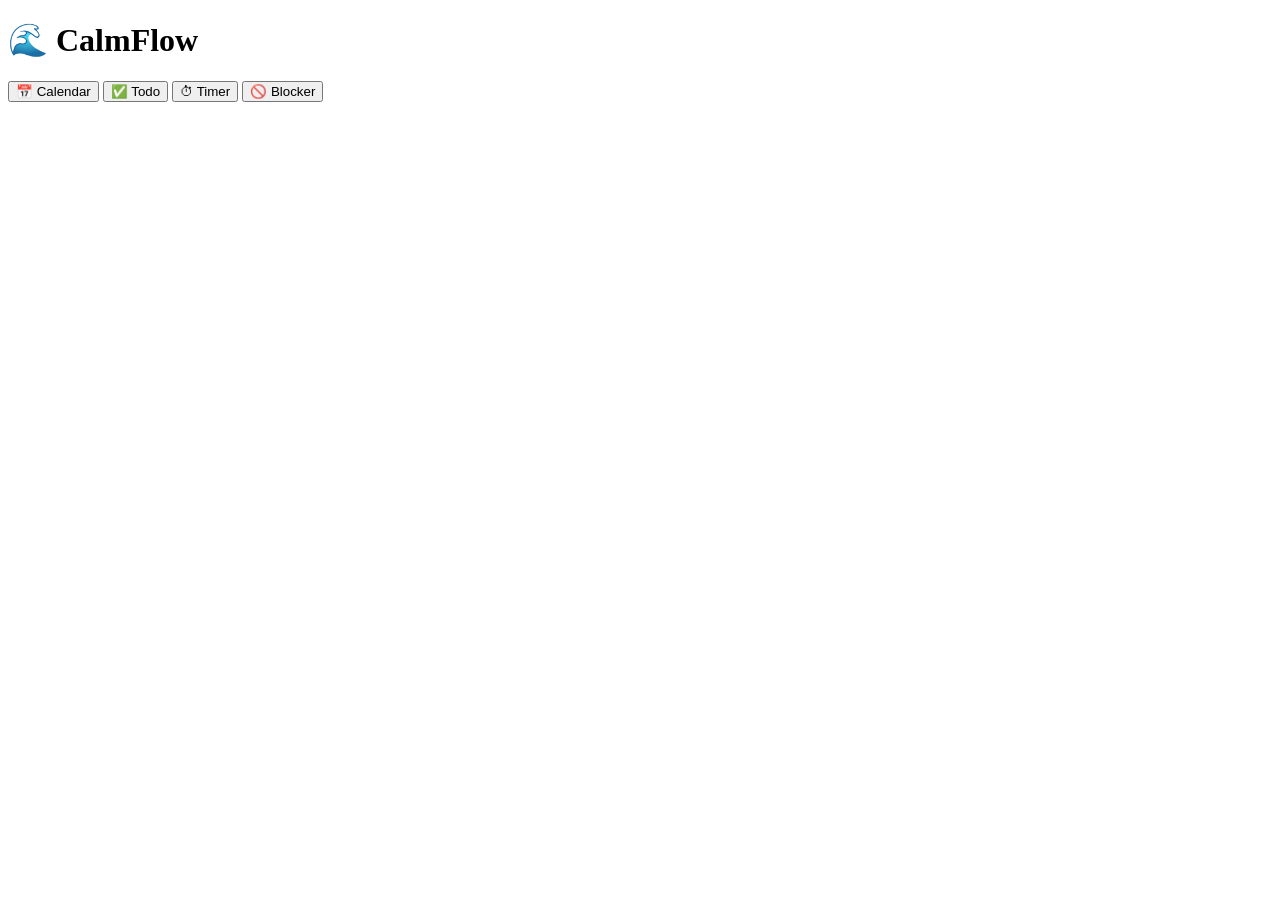
==== commit 1ecbca13: "Update index.html" ====
--- a/index.html
+++ b/index.html
@@ -1,319 +1,67 @@
 <!DOCTYPE html>
-<html lang="ja">
+<html lang="en">
 <head>
-<meta charset="UTF-8">
-<meta name="viewport" content="width=device-width, initial-scale=1.0">
-<title>CalmFlow</title>
-<link href="https://fonts.googleapis.com/css2?family=Noto+Sans+JP:wght@300;400;600;700&family=JetBrains+Mono:wght@400;600&display=swap" rel="stylesheet">
-<style id="theme-style"></style>
-<style>
-*{margin:0;padding:0;box-sizing:border-box}
-body{font-family:'Noto Sans JP',sans-serif;min-height:100vh;transition:background .3s,color .3s}
-::-webkit-scrollbar{width:5px}::-webkit-scrollbar-thumb{border-radius:3px}
-.hdr{padding:12px 18px;display:flex;align-items:center;justify-content:space-between;position:sticky;top:0;z-index:100}
-.hdr h1{font-size:1.1rem;font-weight:700}.c1{color:var(--blue)}.c2{color:var(--accent)}
-.hdr-t{font-family:'JetBrains Mono',monospace;font-size:.7rem}
-.nav{display:flex;gap:3px;padding:7px 18px;overflow-x:auto}
-.nb{padding:6px 13px;border:none;background:transparent;font-family:'Noto Sans JP',sans-serif;font-size:.76rem;border-radius:7px;cursor:pointer;transition:all .15s;white-space:nowrap}.nb.a{color:#fff}
-.mn{padding:12px 16px;max-width:1100px;margin:0 auto}
-.pn{display:none;animation:fi .2s ease}.pn.a{display:block}
-@keyframes fi{from{opacity:0;transform:translateY(4px)}to{opacity:1;transform:translateY(0)}}
-.cd{border-radius:12px;padding:14px;margin-bottom:10px}
-.ct{font-size:.58rem;text-transform:uppercase;letter-spacing:1.5px;margin-bottom:8px}
-.btn{padding:5px 10px;color:#fff;border:none;border-radius:5px;font-family:'Noto Sans JP',sans-serif;font-size:.72rem;font-weight:600;cursor:pointer;white-space:nowrap}
-.btn:hover{transform:translateY(-1px)}
-.btn-s{padding:3px 7px;font-size:.62rem}.btn-xs{padding:2px 5px;font-size:.55rem;border-radius:3px}
-.btn-d{background:var(--red)}.btn-g{background:var(--green)}.btn-o{background:transparent;border:1px solid var(--border)}
-.fi2{padding:6px 8px;border-radius:5px;font-family:'Noto Sans JP',sans-serif;font-size:.75rem;outline:none}.fi2:focus{border-color:var(--accent)}
-.fl{display:block;font-size:.62rem;margin-bottom:2px}
+  <meta charset="UTF-8">
+  <meta name="viewport" content="width=device-width, initial-scale=1.0">
+  <title>CalmFlow - Study Dashboard</title>
 
-/* Color swatch - per-picker state via data attributes */
-.csw{position:relative;display:inline-block}
-.csw-btn{width:24px;height:24px;border-radius:5px;cursor:pointer;border:2px solid var(--border);flex-shrink:0}
-.csw-pop{display:none;position:absolute;bottom:30px;right:0;z-index:50;border-radius:8px;padding:8px;width:240px;box-shadow:0 4px 20px rgba(0,0,0,.4)}
-.csw-pop.open{display:block}
-.csw-grid{display:grid;grid-template-columns:repeat(10,1fr);gap:2px}
-.csw-c{width:18px;height:18px;border-radius:3px;cursor:pointer;border:2px solid transparent}.csw-c:hover{transform:scale(1.2)}.csw-c.sel{border-color:#fff}
-.csw-cust{display:flex;align-items:center;gap:4px;margin-top:5px}
-.csw-cust input[type=color]{width:24px;height:24px;border:none;border-radius:3px;cursor:pointer;background:transparent}
+  <!-- Fonts -->
+  <link href="https://fonts.googleapis.com/css2?family=Noto+Sans+JP:wght@400;600;700&family=JetBrains+Mono:wght@400;600&display=swap" rel="stylesheet">
 
-/* Calendar */
-.ch{display:flex;align-items:center;justify-content:space-between;margin-bottom:8px}.ch h3{font-size:.92rem;font-weight:600}
-.cn{width:26px;height:26px;border-radius:5px;cursor:pointer;font-size:.78rem;display:flex;align-items:center;justify-content:center;border:1px solid var(--border)}.cn:hover{background:var(--accent);color:#fff}
-.cg{display:grid;grid-template-columns:repeat(7,1fr);gap:1px;border:1px solid var(--border);border-radius:8px;overflow:hidden}
-.cdn{font-size:.56rem;padding:5px;text-align:center;font-weight:600}
-.cc{min-height:72px;padding:3px 4px;cursor:pointer;position:relative;overflow:hidden}
-.cc:hover{filter:brightness(1.1)}
-.cnum{font-size:.68rem;font-weight:600;display:inline-block;padding:1px 5px;border-radius:10px;cursor:pointer;position:relative;z-index:3}.cnum:hover{background:var(--accent);color:#fff;transform:scale(1.1)}
-.cev{font-size:.48rem;padding:2px 4px;border-radius:2px;margin-top:1px;white-space:nowrap;overflow:hidden;text-overflow:ellipsis;color:#fff;line-height:1.3;position:relative;z-index:2;cursor:pointer;height:16px}
-.cev-span{font-size:.48rem;padding:2px 4px;margin-top:1px;white-space:nowrap;overflow:hidden;text-overflow:ellipsis;color:#fff;line-height:1.3;cursor:pointer;position:relative;z-index:2;height:16px}
-.cev-start{border-radius:3px 0 0 3px;margin-right:-5px;padding-right:8px}
-.cev-mid{border-radius:0;margin-left:-5px;margin-right:-5px;padding-left:8px;padding-right:8px}
-.cev-end{border-radius:0 3px 3px 0;margin-left:-5px;padding-left:8px}
-
-/* Day View */
-.dg{display:grid;grid-template-columns:1fr 320px;gap:10px}
-.bk{display:inline-flex;align-items:center;gap:3px;padding:5px 9px;border-radius:5px;font-size:.68rem;cursor:pointer;font-family:'Noto Sans JP',sans-serif;margin-bottom:8px;border:1px solid var(--border)}.bk:hover{border-color:var(--accent)}
-.dph{display:flex;align-items:center;gap:6px;margin-bottom:10px}.dph h3{font-size:.9rem;font-weight:600}
-.sh{display:flex;min-height:34px}.shl{width:34px;font-size:.56rem;padding:2px 0;font-family:'JetBrains Mono',monospace;text-align:right;padding-right:5px;flex-shrink:0}
-.shc{flex:1;position:relative;min-height:32px}
-.sblk{position:absolute;left:2px;right:2px;border-radius:3px;padding:1px 4px;font-size:.55rem;color:#fff;overflow:hidden;z-index:2;cursor:pointer}
-.sarr{position:absolute;left:2px;right:2px;border-radius:3px;padding:1px 4px;font-size:.55rem;color:#fff;overflow:hidden;z-index:1;opacity:.45;border:1px dashed rgba(255,255,255,.3)}
-.adb{display:flex;gap:4px;flex-wrap:wrap;margin-bottom:6px}.adi{font-size:.55rem;padding:1px 6px;border-radius:3px;color:#fff;cursor:pointer}
-.evr{display:flex;align-items:center;gap:5px;padding:5px;border-radius:5px;margin-bottom:3px;cursor:pointer}.evr:hover{filter:brightness(1.1)}
-.evd{width:7px;height:7px;border-radius:2px;flex-shrink:0}.evi{flex:1;font-size:.72rem}.evt{font-size:.55rem}
-.memo{width:100%;min-height:70px;border-radius:5px;font-family:'Noto Sans JP',sans-serif;font-size:.75rem;padding:7px;outline:none;resize:vertical}.memo:focus{border-color:var(--accent)}
-.arow{display:flex;gap:4px;flex-wrap:wrap;align-items:center;margin-top:5px}
-.arow input,.arow select{padding:4px 6px;border-radius:4px;font-family:'Noto Sans JP',sans-serif;font-size:.7rem;outline:none}
-.dti{display:flex;align-items:center;gap:5px;padding:4px 5px;border-radius:4px;cursor:pointer;font-size:.75rem}.dti:hover{filter:brightness(1.1)}
-.dck{width:13px;height:13px;border-radius:3px;border:2px solid var(--border);display:flex;align-items:center;justify-content:center;flex-shrink:0;font-size:.48rem;color:transparent}
-.dti.dn .dck{background:var(--green);border-color:var(--green);color:#fff}.dti.dn>span{text-decoration:line-through}
-.dti .tp{margin-left:auto}
-
-/* Todo */
-.tl{list-style:none}
-.ti{display:flex;align-items:center;gap:6px;padding:6px 7px;border-radius:6px;margin-bottom:3px;cursor:pointer}.ti:hover{filter:brightness(1.05)}
-.tc2b{width:14px;height:14px;border-radius:3px;border:2px solid var(--border);display:flex;align-items:center;justify-content:center;flex-shrink:0;font-size:.52rem;color:transparent}
-.ti.dn .tc2b{background:var(--green);border-color:var(--green);color:#fff}.ti.dn .tt{text-decoration:line-through}
-.tt{flex:1;font-size:.78rem}.tm{display:flex;gap:3px;align-items:center;flex-shrink:0}
-.tdl{font-size:.55rem;padding:1px 5px;border-radius:3px;font-family:'JetBrains Mono',monospace;white-space:nowrap}
-.dok{background:rgba(0,184,148,.12);color:var(--green)}.dsn{background:rgba(253,203,110,.15);color:var(--orange)}.dov{background:rgba(225,112,85,.15);color:var(--red)}
-.tp{font-size:.52rem;padding:2px 6px;border-radius:3px;font-weight:600;white-space:nowrap;min-width:22px;text-align:center}
-.ph{background:rgba(225,112,85,.15);color:var(--red)}.pm2{background:rgba(253,203,110,.15);color:var(--orange)}.plw{background:rgba(0,184,148,.15);color:var(--green)}
-.tdel{background:none;border:none;cursor:pointer;font-size:.72rem;opacity:0}.ti:hover .tdel{opacity:1}
-.tsep{font-size:.6rem;padding:8px 0 4px;border-top:1px solid var(--border);margin-top:6px;font-weight:600}
-
-/* Timer */
-.ttm{font-family:'JetBrains Mono',monospace;font-size:3.8rem;font-weight:600;text-align:center;padding:18px 0 8px}
-.tsub{font-size:.8rem;text-align:center;margin-top:2px}.tlbl{font-size:.68rem;text-align:center;margin-top:1px}
-.tc2{display:flex;gap:6px;justify-content:center;margin-top:10px;flex-wrap:wrap}
-.tpr{display:flex;gap:4px;justify-content:center;margin-top:7px;flex-wrap:wrap}
-.pb{padding:3px 8px;border:1px solid var(--border);border-radius:5px;font-family:'Noto Sans JP',sans-serif;font-size:.66rem;cursor:pointer}.pb:hover{border-color:var(--accent)}.pb.a{border-color:var(--accent);color:var(--accent)}
-.sp{display:flex;gap:3px;justify-content:center;flex-wrap:wrap}
-.sb{padding:4px 9px;border-radius:13px;font-size:.68rem;cursor:pointer;border:1px solid var(--border);font-family:'Noto Sans JP',sans-serif}.sb.a{color:#fff;border-color:transparent}
-.sa{padding:4px 6px;border-radius:13px;font-size:.68rem;cursor:pointer;border:1px dashed var(--border);background:transparent;font-family:'Noto Sans JP',sans-serif}
-.swt{font-family:'JetBrains Mono',monospace;font-size:2.8rem;font-weight:600;text-align:center;padding:14px 0 6px}
-.ttbs{display:flex;gap:3px;margin-bottom:10px}.ttb{padding:5px 12px;border:none;font-family:'Noto Sans JP',sans-serif;font-size:.72rem;border-radius:5px;cursor:pointer}.ttb.a{color:#fff}
-.sg{display:grid;grid-template-columns:repeat(3,1fr);gap:6px;margin-top:10px}
-.sc2c{border-radius:6px;padding:9px;text-align:center}.sv{font-family:'JetBrains Mono',monospace;font-size:1rem;font-weight:600}.sl2{font-size:.5rem;margin-top:1px;text-transform:uppercase;letter-spacing:1px}
-.gbw{border-radius:5px;height:16px;overflow:hidden;position:relative;margin-top:4px}.gb{height:100%;border-radius:5px;transition:width .4s}
-.gbt{position:absolute;inset:0;display:flex;align-items:center;justify-content:center;font-size:.55rem;font-weight:600;font-family:'JetBrains Mono',monospace}
-.gr{display:flex;gap:4px;align-items:center;margin-top:4px}
-.gr input{width:50px;padding:3px;border-radius:3px;font-family:'JetBrains Mono',monospace;font-size:.7rem;outline:none;text-align:center}.gr span{font-size:.68rem}
-.ssr{display:flex;align-items:center;gap:6px;padding:4px 5px;border-radius:4px;margin-bottom:2px}.ssr:hover{filter:brightness(1.05)}
-.ssd{width:6px;height:6px;border-radius:2px;flex-shrink:0}.ssn{flex:1;font-size:.72rem}
-.ssbw{width:45px;height:4px;border-radius:2px;overflow:hidden}.ssb2{height:100%;border-radius:2px}.sst{font-family:'JetBrains Mono',monospace;font-size:.72rem}
-.li{display:flex;align-items:center;gap:5px;padding:3px 5px;border-radius:3px;margin-bottom:2px;font-size:.68rem}.li:hover{filter:brightness(1.05)}
-
-/* Chart */
-.chart-tabs{display:flex;gap:3px;margin-bottom:8px}
-.chart-tab{padding:4px 12px;border-radius:12px;font-size:.68rem;cursor:pointer;border:1px solid var(--border);font-family:'Noto Sans JP',sans-serif}.chart-tab.a{background:var(--accent);color:#fff;border-color:var(--accent)}
-.chart-wrap{position:relative;height:160px;display:flex;align-items:flex-end;gap:3px;padding:16px 4px 24px 4px;border-bottom:1px solid var(--border)}
-.chart-bar-wrap{flex:1;display:flex;flex-direction:column;align-items:center}
-.chart-bar{width:100%;max-width:50px;border-radius:3px 3px 0 0;transition:height .4s;min-height:1px;position:relative;margin:0 auto}
-.chart-bar-val{position:absolute;top:-14px;left:50%;transform:translateX(-50%);font-size:.5rem;font-family:'JetBrains Mono',monospace;white-space:nowrap}
-.chart-label{font-size:.5rem;margin-top:4px;text-align:center}
-
-.bl{list-style:none}.bi{display:flex;align-items:center;justify-content:space-between;padding:6px 8px;border-radius:6px;margin-bottom:3px}
-.bs{font-size:.55rem;padding:2px 5px;border-radius:3px;font-weight:600}.ba2{background:rgba(225,112,85,.15);color:var(--red)}.bna{background:rgba(0,184,148,.15);color:var(--green)}
-.fb{border:1px solid var(--accent);border-radius:12px;padding:10px 14px;margin-bottom:8px;display:flex;align-items:center;justify-content:space-between}
-.theme-opt{display:inline-block;width:40px;height:40px;border-radius:8px;cursor:pointer;border:3px solid transparent;margin:3px}.theme-opt.sel{border-color:var(--accent)}.theme-opt:hover{transform:scale(1.1)}
-.mo{display:none;position:fixed;inset:0;background:rgba(0,0,0,.55);z-index:200;align-items:center;justify-content:center;padding:12px}.mo.show{display:flex}
-.md2{border-radius:12px;padding:20px;width:100%;max-width:400px;max-height:85vh;overflow-y:auto}.md2 h3{font-size:.88rem;margin-bottom:10px}.mc{float:right;background:none;border:none;font-size:1rem;cursor:pointer}
-@media(max-width:768px){.dg{grid-template-columns:1fr}.sg{grid-template-columns:repeat(2,1fr)}.ttm{font-size:3rem}}
-@media(max-width:480px){.hdr,.nav,.mn{padding-left:8px;padding-right:8px}.cc{min-height:48px}}
-</style>
+  <!-- Styles -->
+  <link rel="stylesheet" href="style.css">
 </head>
 <body>
-<div class="hdr"><h1>🌊 <span class="c1">Calm</span><span class="c2">Flow</span></h1><div class="hdr-t" id="clock"></div></div>
-<div class="nav" id="nav-bar"></div>
-<div class="mn">
-  <div class="pn a" id="p-cal"><div id="cal-mv"></div><div id="cal-dv" style="display:none"></div></div>
-  <div class="pn" id="p-todo"><div id="todo-area"></div></div>
-  <div class="pn" id="p-timer"><div id="timer-area"></div></div>
-  <div class="pn" id="p-block"><div id="block-area"></div></div>
-  <div class="pn" id="p-set"><div id="set-area"></div></div>
-</div>
-<div class="mo" id="edit-modal"><div class="md2" id="edit-md"></div></div>
-<div class="mo" id="smod"><div class="md2" id="smod-md"></div></div>
-<script>
-const PRESETS=['#6c5ce7','#00b894','#fdcb6e','#e17055','#74b9ff','#fd79a8','#a29bfe','#55efc4','#fab1a0','#81ecec','#2d3436','#636e72','#dfe6e9','#0984e3','#00cec9','#e84393','#d63031','#ffeaa7','#55a3e8','#b2bec3'];
-const CGRID=(()=>{const h=[0,30,50,60,120,180,210,240,270,330],r=[];for(let s=85;s>=30;s-=18)for(const hue of h)r.push(`hsl(${hue},${s}%,${s>50?55:40}%)`);return r})();
-const ALLC=[...PRESETS,...CGRID];
-const THEMES={dark:{name:'ダーク',en:'Dark',bg:'#0f1117',surface:'#1a1d27',s2:'#232733',border:'#2e3346',text:'#e4e7f1',dim:'#8b90a5',accent:'#6c5ce7',green:'#00b894',orange:'#fdcb6e',red:'#e17055',blue:'#74b9ff',pink:'#fd79a8',prev:'linear-gradient(135deg,#0f1117,#1a1d27)'},light:{name:'ライト',en:'Light',bg:'#f5f5f7',surface:'#fff',s2:'#eef0f4',border:'#d1d5db',text:'#1f2937',dim:'#6b7280',accent:'#6c5ce7',green:'#059669',orange:'#d97706',red:'#dc2626',blue:'#2563eb',pink:'#ec4899',prev:'linear-gradient(135deg,#f5f5f7,#fff)'},pink:{name:'ピンク',en:'Pink',bg:'#1a1018',surface:'#241a22',s2:'#2e2230',border:'#3d2e3a',text:'#f5e6f0',dim:'#a88a9e',accent:'#ec4899',green:'#34d399',orange:'#fbbf24',red:'#f87171',blue:'#60a5fa',pink:'#f472b6',prev:'linear-gradient(135deg,#1a1018,#241a22)'},sky:{name:'水色',en:'Sky',bg:'#0c1929',surface:'#132238',s2:'#1a2d45',border:'#254060',text:'#e0f0ff',dim:'#7da8cc',accent:'#38bdf8',green:'#34d399',orange:'#fbbf24',red:'#f87171',blue:'#60a5fa',pink:'#f472b6',prev:'linear-gradient(135deg,#0c1929,#132238)'},purple:{name:'パープル',en:'Purple',bg:'#140e1e',surface:'#1e1530',s2:'#291e3e',border:'#3a2d52',text:'#ede6f5',dim:'#9a8bb5',accent:'#a78bfa',green:'#34d399',orange:'#fbbf24',red:'#f87171',blue:'#818cf8',pink:'#f472b6',prev:'linear-gradient(135deg,#140e1e,#1e1530)'}};
-const I={ja:{cal:'📅 カレンダー',todo:'✅ Todo',timer:'⏱ タイマー',block:'🚫 サイト制御',set:'⚙ 設定',addEv:'予定を追加',title:'タイトル',sd:'開始日',st:'開始時間',ed:'終了日',et:'終了時間',allday:'終日',color:'色',add:'追加',del:'削除',save:'保存',back:'◀ 戻る',sched:'スケジュール',schedAdd:'↕ スケジュール追加',dayTodo:'この日のTodo',evList:'予定一覧（クリックで編集）',memo:'📝 メモ',memoP:'メモ...',todoL:'Todoリスト',newT:'新しいタスク...',all:'すべて',active:'未完了',done:'完了',exp:'期限切れ',hi:'高',mi:'中',lo:'低',subj:'科目',studyT:'勉強タイマー',sw:'ストップウォッチ',start:'▶ スタート',pause:'⏸ 一時停止',stop:'⏹ 終了',reset:'リセット',endRec:'⏹ 終了＆記録',cust:'カスタム',min:'分',goal:'目標',daily:'1日',monthly:'月間',studyTime:'勉強時間',today:'今日',week:'今週',month:'今月',sess:'セッション',streak:'連続',total:'全期間',subjM:'科目別（今月）',totalL:'合計',logEd:'ログ編集（今日）',manAdd:'＋手動追加',rec:'記録',none:'なし',focus:'🎯 集中モード',blockL:'ブロックリスト',blocking:'ブロック中',allowed:'許可',setT:'設定',lang:'言語',theme:'テーマ',overdue:'日超過',tmr:'明日',daysL:'あと{n}日',pomo:'🍅 ポモドーロ',editEv:'予定を編集',selSubj:'科目を選択',addSubj:'科目を追加',subjN:'科目名',on:'ON',off:'OFF',chartD:'日間',chartW:'週間',chartM:'月間',chart:'勉強グラフ'},en:{cal:'📅 Calendar',todo:'✅ Todo',timer:'⏱ Timer',block:'🚫 Blocker',set:'⚙ Settings',addEv:'Add Event',title:'Title',sd:'Start',st:'Start Time',ed:'End',et:'End Time',allday:'All Day',color:'Color',add:'Add',del:'Delete',save:'Save',back:'◀ Back',sched:'Schedule',schedAdd:'↕ Add Schedule',dayTodo:'Todo',evList:'Events (click to edit)',memo:'📝 Memo',memoP:'Memo...',todoL:'Todo List',newT:'New task...',all:'All',active:'Active',done:'Done',exp:'Expired',hi:'High',mi:'Mid',lo:'Low',subj:'Subject',studyT:'Study Timer',sw:'Stopwatch',start:'▶ Start',pause:'⏸ Pause',stop:'⏹ End',reset:'Reset',endRec:'⏹ End & Record',cust:'Custom',min:'min',goal:'Goals',daily:'Daily',monthly:'Monthly',studyTime:'Study Time',today:'Today',week:'This Week',month:'This Month',sess:'Sessions',streak:'Streak',total:'All Time',subjM:'By Subject',totalL:'Total',logEd:'Log Edit (Today)',manAdd:'+ Manual',rec:'Record',none:'None',focus:'🎯 Focus Mode',blockL:'Block List',blocking:'Blocked',allowed:'Allowed',setT:'Settings',lang:'Language',theme:'Theme',overdue:' overdue',tmr:'Tomorrow',daysL:'{n} days',pomo:'🍅 Pomodoro',editEv:'Edit Event',selSubj:'Select Subject',addSubj:'Add Subject',subjN:'Subject Name',on:'ON',off:'OFF',chartD:'Daily',chartW:'Weekly',chartM:'Monthly',chart:'Study Chart'}};
 
-const LS=(k,d)=>{try{return JSON.parse(localStorage.getItem(k))||d}catch{return d}};
-const SS=(k,v)=>localStorage.setItem(k,JSON.stringify(v));
-const p2=n=>String(n).padStart(2,'0');
-const dkf=d=>`${d.getFullYear()}-${p2(d.getMonth()+1)}-${p2(d.getDate())}`;
-const fm=m=>{if(m>=60){const h=Math.floor(m/60),r=m%60;return r?`${h}h${r}m`:`${h}h`}return`${m}m`};
+  <!-- Header -->
+  <header class="header">
+    <h1 class="logo">🌊 <span class="logo-calm">Calm</span><span class="logo-flow">Flow</span></h1>
+    <span class="clock" id="clock"></span>
+  </header>
 
-let cfg=LS('cf-cfg',{lang:'ja',theme:'dark'}),ev=LS('cf-ev',[]),sch=LS('cf-sch',{}),mem2=LS('cf-mem',{}),todos=LS('cf-td',[]);
-let subj=LS('cf-subj',[{id:'s1',name:'数学',color:'#6c5ce7'},{id:'s2',name:'英語',color:'#00b894'},{id:'s3',name:'理科',color:'#74b9ff'},{id:'s4',name:'国語',color:'#fd79a8'},{id:'s5',name:'社会',color:'#fdcb6e'}]);
-let slog=LS('cf-slog',[]),goals=LS('cf-goals',{daily:120,monthly:3000});
-let cSubj=subj[0]?.id||null,calD=new Date(),vDate=null,tFilt='all',editEvId=null;
-let tSec=25*60,tMax=25*60,tInt=null,tRun=false,tStart=null,tMode='pomo';
-let swSec=0,swInt=null,swRun=false,chartMode='week';
+  <!-- Navigation -->
+  <nav class="nav">
+    <button class="nav-btn active" data-panel="calendar">📅 Calendar</button>
+    <button class="nav-btn" data-panel="todo">✅ Todo</button>
+    <button class="nav-btn" data-panel="timer">⏱ Timer</button>
+    <button class="nav-btn" data-panel="blocker">🚫 Blocker</button>
+  </nav>
 
-// Per-picker color storage
-const pickerColors={};
-function getPC(id){return pickerColors[id]||PRESETS[0]}
-function setPC(id,c){pickerColors[id]=c}
+  <!-- Main Content -->
+  <main class="container">
+    <!-- Calendar Page -->
+    <section class="page active" id="page-calendar">
+      <div id="calendar-month"></div>
+      <div id="calendar-day" style="display:none"></div>
+    </section>
 
-const T=k=>I[cfg.lang][k]||k;
-const priC=p=>p==='high'?'ph':p==='mid'?'pm2':'plw';
-const priL=p=>p==='high'?T('hi'):p==='mid'?T('mi'):T('lo');
+    <!-- Todo Page -->
+    <section class="page" id="page-todo">
+      <div id="todo-container"></div>
+    </section>
 
-function applyTheme(){const th=THEMES[cfg.theme];document.getElementById('theme-style').textContent=`:root{--bg:${th.bg};--surface:${th.surface};--s2:${th.s2};--border:${th.border};--text:${th.text};--dim:${th.dim};--accent:${th.accent};--glow:${th.accent}40;--green:${th.green};--orange:${th.orange};--red:${th.red};--blue:${th.blue};--pink:${th.pink}}body{background:var(--bg);color:var(--text)}.hdr,.nav{background:var(--surface);border-bottom:1px solid var(--border)}.hdr-t{color:var(--dim)}.nb{color:var(--dim)}.nb:hover{background:var(--s2);color:var(--text)}.nb.a{background:var(--accent)}.cd{background:var(--surface);border:1px solid var(--border)}.ct,.fl{color:var(--dim)}.btn{background:var(--accent)}.btn-o{color:var(--dim);border-color:var(--border)}.fi2{background:var(--s2);border:1px solid var(--border);color:var(--text)}.cn{background:var(--s2);color:var(--text);border-color:var(--border)}.cg{background:var(--border)}.cdn{background:var(--s2);color:var(--dim)}.cc{background:var(--surface)}.cc.om{background:var(--bg)}.cc.om .cnum{color:var(--border)}.cc.td{background:${th.accent}10}.cc.td .cnum{background:var(--accent);color:#fff}.sh{border-bottom:1px solid ${th.border}50}.shc{border-left:1px solid ${th.border}50}.evr,.li,.bi{background:var(--s2)}.memo,.arow input,.arow select{background:var(--s2);border:1px solid var(--border);color:var(--text)}.pb,.chart-tab{background:var(--s2);color:var(--dim);border-color:var(--border)}.sb{background:var(--s2);color:var(--dim);border-color:var(--border)}.sc2c{background:var(--s2)}.sv{color:var(--accent)}.sl2{color:var(--dim)}.gbw{background:var(--s2)}.gb{background:linear-gradient(90deg,var(--accent),var(--blue))}.gr input{background:var(--s2);border:1px solid var(--border);color:var(--text)}.gr span{color:var(--dim)}.ssbw{background:var(--s2)}.sst{color:var(--accent)}.ttb{background:var(--s2);color:var(--dim)}.ttb.a{background:var(--accent)}.tdel{color:var(--dim)}.tsep{border-color:var(--border);color:var(--dim)}.bk{color:var(--dim);border-color:var(--border)}.fb{border-color:var(--accent);background:${th.accent}08}.md2{background:var(--surface);border:1px solid var(--border)}.mc{color:var(--dim)}.shl{color:var(--dim)}.tlbl{color:var(--dim)}.tsub{color:var(--text)}.ttm{background:linear-gradient(135deg,var(--accent),var(--blue));-webkit-background-clip:text;-webkit-text-fill-color:transparent;background-clip:text}.swt{color:var(--green)}.csw-pop{background:var(--surface);border:1px solid var(--border)}.csw-btn{border-color:var(--border)}::-webkit-scrollbar-thumb{background:var(--border)}`;}
+    <!-- Timer Page -->
+    <section class="page" id="page-timer">
+      <div id="timer-container"></div>
+    </section>
 
-// Color swatch HTML
-function csw(id,defColor){
-  if(!pickerColors[id])pickerColors[id]=defColor||PRESETS[0];
-  const c=pickerColors[id];
-  return`<div class="csw"><div class="csw-btn" id="csw-${id}" style="background:${c}" onclick="togglePop('${id}')"></div><div class="csw-pop" id="csp-${id}"><div class="csw-grid">${ALLC.map(x=>`<div class="csw-c${x===c?' sel':''}" style="background:${x}" onclick="pickC('${id}','${x}')"></div>`).join('')}</div><div class="csw-cust"><input type="color" value="${c}" onchange="pickC('${id}',this.value)"><span style="font-size:.6rem;color:var(--dim)">${T('cust')}</span></div></div></div>`;
-}
-window.togglePop=id=>{const p=document.getElementById('csp-'+id);if(p)p.classList.toggle('open');};
-window.pickC=(id,c)=>{pickerColors[id]=c;const b=document.getElementById('csw-'+id);if(b)b.style.background=c;const p=document.getElementById('csp-'+id);if(p)p.classList.remove('open');};
-document.addEventListener('click',e=>{if(!e.target.closest('.csw'))document.querySelectorAll('.csw-pop.open').forEach(p=>p.classList.remove('open'));});
+    <!-- Blocker Page -->
+    <section class="page" id="page-blocker">
+      <div id="blocker-container"></div>
+    </section>
+  </main>
 
-function rNav(){document.getElementById('nav-bar').innerHTML=[{p:'cal',l:T('cal')},{p:'todo',l:T('todo')},{p:'timer',l:T('timer')},{p:'block',l:T('block')},{p:'set',l:T('set')}].map(n=>`<button class="nb${document.getElementById('p-'+n.p)?.classList.contains('a')?' a':''}" data-p="${n.p}">${n.l}</button>`).join('');
-document.querySelectorAll('.nb').forEach(b=>b.addEventListener('click',()=>{document.querySelectorAll('.pn').forEach(p=>p.classList.remove('a'));document.querySelectorAll('.nb').forEach(x=>x.classList.remove('a'));document.getElementById('p-'+b.dataset.p).classList.add('a');b.classList.add('a');if(b.dataset.p==='todo')rTodos();if(b.dataset.p==='timer')rTimer();if(b.dataset.p==='block')rBlock();if(b.dataset.p==='set')rSet();}));}
-function closeM(id){document.getElementById(id).classList.remove('show')}
-document.querySelectorAll('.mo').forEach(m=>m.addEventListener('click',e=>{if(e.target===m)m.classList.remove('show')}));
-setInterval(()=>{document.getElementById('clock').textContent=new Date().toLocaleString(cfg.lang==='ja'?'ja-JP':'en-US',{year:'numeric',month:'short',day:'numeric',weekday:'short',hour:'2-digit',minute:'2-digit',hour12:false});},1000);
-document.getElementById('clock').textContent=new Date().toLocaleString(cfg.lang==='ja'?'ja-JP':'en-US',{year:'numeric',month:'short',day:'numeric',weekday:'short',hour:'2-digit',minute:'2-digit',hour12:false});
+  <!-- Modal: Edit Event -->
+  <div class="modal-backdrop" id="edit-event-modal">
+    <div class="modal-box" id="edit-event-body"></div>
+  </div>
 
-function dlL(dl){if(!dl)return{t:'',c:''};const td2=new Date();td2.setHours(0,0,0,0);const d=new Date(dl+'T00:00:00'),diff=Math.ceil((d-td2)/864e5);if(diff<0)return{t:`${Math.abs(diff)}${T('overdue')}`,c:'dov'};if(diff===0)return{t:T('today'),c:'dsn'};if(diff===1)return{t:T('tmr'),c:'dsn'};if(diff<=3)return{t:T('daysL').replace('{n}',diff),c:'dsn'};return{t:dl.slice(5).replace('-','/'),c:'dok'};}
-function evFor(key){return ev.filter(e=>key>=e.sd&&key<=(e.ed||e.sd))}
+  <!-- Modal: Add Subject -->
+  <div class="modal-backdrop" id="add-subject-modal">
+    <div class="modal-box" id="add-subject-body"></div>
+  </div>
 
-// ═══ CALENDAR ═══
-function rCal(){const y=calD.getFullYear(),m=calD.getMonth(),today=new Date();const fd=new Date(y,m,1).getDay(),dim=new Date(y,m+1,0).getDate(),dip=new Date(y,m,0).getDate();
-const dns=cfg.lang==='ja'?['日','月','火','水','木','金','土']:['Su','Mo','Tu','We','Th','Fr','Sa'];
-let h=`<div class="cd" style="padding:10px"><div class="ch"><button class="cn" onclick="calD.setMonth(calD.getMonth()-1);rCal()">◀</button><h3>${y}${cfg.lang==='ja'?'年':'/'}${m+1}${cfg.lang==='ja'?'月':''}</h3><button class="cn" onclick="calD.setMonth(calD.getMonth()+1);rCal()">▶</button></div><div class="cg">${dns.map(d=>`<div class="cdn">${d}</div>`).join('')}`;
-for(let i=0;i<fd;i++)h+=`<div class="cc om"><span class="cnum">${dip-fd+1+i}</span></div>`;
-for(let d=1;d<=dim;d++){const isT=d===today.getDate()&&m===today.getMonth()&&y===today.getFullYear();const key=`${y}-${p2(m+1)}-${p2(d)}`;const de=evFor(key);let evH='';
-de.slice(0,3).forEach(e=>{const isM=e.ed&&e.ed!==e.sd;if(isM){let cls='cev-span';if(key===e.sd)cls+=' cev-start';else if(key===e.ed)cls+=' cev-end';else cls+=' cev-mid';const lbl=key===e.sd?(e.allday?e.title:(e.st?`${e.st.slice(0,5)} ${e.title}`:e.title)):'&nbsp;';evH+=`<div class="${cls}" style="background:${e.color}" onclick="event.stopPropagation();editEv('${e.id}')">${lbl}</div>`;}else{const lbl=e.allday?e.title:(e.st?`${e.st.slice(0,5)} ${e.title}`:e.title);evH+=`<div class="cev" style="background:${e.color}" onclick="event.stopPropagation();editEv('${e.id}')">${lbl}</div>`;}});
-if(de.length>3)evH+=`<div style="font-size:.42rem;color:var(--dim)">+${de.length-3}</div>`;
-h+=`<div class="cc${isT?' td':''}" onclick="openAddEv('${key}')"><span class="cnum" onclick="event.stopPropagation();openDV('${key}')">${d}</span>${evH}</div>`;}
-for(let i=1;i<=42-fd-dim;i++)h+=`<div class="cc om"><span class="cnum">${i}</span></div>`;
-h+=`</div></div>`;
-pickerColors['ca']=pickerColors['ca']||PRESETS[0];
-h+=`<div class="cd"><div class="ct">${T('addEv')}</div><div class="arow"><input type="text" id="ca-t" placeholder="${T('title')}..." style="flex:2;min-width:80px"><input type="date" id="ca-sd" style="width:120px"><input type="time" id="ca-st" value="09:00" style="width:100px"><input type="date" id="ca-ed" style="width:120px"><input type="time" id="ca-et" value="10:00" style="width:100px"><label style="font-size:.65rem"><input type="checkbox" id="ca-ad"> ${T('allday')}</label>${csw('ca')}<button class="btn" onclick="addEvI()">${T('add')}</button></div></div>`;
-document.getElementById('cal-mv').innerHTML=h;const tk=dkf(new Date());document.getElementById('ca-sd').value=tk;document.getElementById('ca-ed').value=tk;}
-
-function addEvI(){const ti=document.getElementById('ca-t').value.trim();if(!ti)return;const ad=document.getElementById('ca-ad').checked;ev.push({id:'e'+Date.now(),title:ti,sd:document.getElementById('ca-sd').value,ed:document.getElementById('ca-ed').value,st:ad?null:document.getElementById('ca-st').value,et:ad?null:document.getElementById('ca-et').value,allday:ad,color:getPC('ca')});SS('cf-ev',ev);document.getElementById('ca-t').value='';rCal();}
-function openAddEv(key){document.getElementById('ca-sd').value=key;document.getElementById('ca-ed').value=key;document.getElementById('ca-t').focus();}
-function delEv(id){ev=ev.filter(e=>e.id!==id);SS('cf-ev',ev);rCal();if(vDate)rDV();}
-function editEv(id){const e=ev.find(x=>x.id===id);if(!e)return;editEvId=id;pickerColors['ed']=e.color;
-document.getElementById('edit-md').innerHTML=`<button class="mc" onclick="closeM('edit-modal')">&times;</button><h3>${T('editEv')}</h3><div style="margin-bottom:6px"><label class="fl">${T('title')}</label><input type="text" class="fi2" id="ed-t" value="${e.title}" style="width:100%"></div><div style="display:flex;gap:5px;margin-bottom:6px"><div><label class="fl">${T('sd')}</label><input type="date" class="fi2" id="ed-sd" value="${e.sd}" style="width:125px"></div><div><label class="fl">${T('st')}</label><input type="time" class="fi2" id="ed-st" value="${e.st||'09:00'}" style="width:100px"></div></div><div style="display:flex;gap:5px;margin-bottom:6px"><div><label class="fl">${T('ed')}</label><input type="date" class="fi2" id="ed-ed" value="${e.ed||e.sd}" style="width:125px"></div><div><label class="fl">${T('et')}</label><input type="time" class="fi2" id="ed-et" value="${e.et||'10:00'}" style="width:100px"></div></div><div style="margin-bottom:6px"><label style="font-size:.7rem"><input type="checkbox" id="ed-ad" ${e.allday?'checked':''}> ${T('allday')}</label></div><div style="margin-bottom:6px"><label class="fl">${T('color')}</label>${csw('ed',e.color)}</div><div style="display:flex;gap:6px"><button class="btn btn-g" onclick="saveEditEv()" style="flex:1">${T('save')}</button><button class="btn btn-d" onclick="delEv('${id}');closeM('edit-modal')" style="flex:1">${T('del')}</button></div>`;
-document.getElementById('edit-modal').classList.add('show');}
-function saveEditEv(){const e=ev.find(x=>x.id===editEvId);if(!e)return;const ad=document.getElementById('ed-ad').checked;e.title=document.getElementById('ed-t').value.trim()||e.title;e.sd=document.getElementById('ed-sd').value;e.ed=document.getElementById('ed-ed').value;e.st=ad?null:document.getElementById('ed-st').value;e.et=ad?null:document.getElementById('ed-et').value;e.allday=ad;e.color=getPC('ed');SS('cf-ev',ev);closeM('edit-modal');rCal();if(vDate)rDV();}
-
-// ═══ DAY VIEW ═══
-function openDV(key){vDate=new Date(key+'T00:00:00');document.getElementById('cal-mv').style.display='none';document.getElementById('cal-dv').style.display='block';rDV();}
-function closeDV(){vDate=null;document.getElementById('cal-mv').style.display='block';document.getElementById('cal-dv').style.display='none';rCal();}
-function navD(dir){vDate.setDate(vDate.getDate()+dir);rDV();}
-function rDV(){const key=dkf(vDate),dn=cfg.lang==='ja'?['日','月','火','水','木','金','土']:['Sun','Mon','Tue','Wed','Thu','Fri','Sat'];
-const de=evFor(key),sc=sch[key]||[],dayTd=todos.filter(t=>t.dl===key),memo=mem2[key]||'';
-const allday=de.filter(e=>e.allday||!e.st),timed=de.filter(e=>!e.allday&&e.st);
-let adH='';if(allday.length)adH='<div class="adb">'+allday.map(e=>`<div class="adi" style="background:${e.color}" onclick="editEv('${e.id}')">${e.title}</div>`).join('')+'</div>';
-let schedH='';for(let hr=0;hr<24;hr++){let blocks='';timed.forEach(e=>{const sh=parseInt(e.st.split(':')[0]),sm=parseInt(e.st.split(':')[1])||0,eh=e.et?parseInt(e.et.split(':')[0]):sh+1,em=e.et?parseInt(e.et.split(':')[1])||0:0;if(hr===sh){const top=Math.round(sm/60*32),dur=(eh*60+em)-(sh*60+sm),hPx=Math.max(Math.round(dur/60*32),18);blocks+=`<div class="sblk" style="background:${e.color};top:${top}px;height:${hPx}px" onclick="editEv('${e.id}')">${e.title} ${e.st}~${e.et||''}</div>`;}});
-let arrows='';sc.forEach(s=>{const sh2=parseInt(s.start.split(':')[0]),eh2=s.end?parseInt(s.end.split(':')[0]):sh2+1;if(hr===sh2)arrows+=`<div class="sarr" style="background:${s.color};top:0;height:${(eh2-sh2)*32}px">${s.title}</div>`;});
-schedH+=`<div class="sh"><div class="shl">${p2(hr)}</div><div class="shc">${blocks}${arrows}</div></div>`;}
-pickerColors['dv']=pickerColors['dv']||PRESETS[0];pickerColors['sc2']=pickerColors['sc2']||PRESETS[2];
-document.getElementById('cal-dv').innerHTML=`<button class="bk" onclick="closeDV()">${T('back')}</button>
-<div class="dph"><button class="cn" onclick="navD(-1)">◀</button><h3>${vDate.getFullYear()}/${vDate.getMonth()+1}/${vDate.getDate()}（${dn[vDate.getDay()]}）</h3><button class="cn" onclick="navD(1)">▶</button></div>
-<div class="dg"><div>
-  <div class="cd"><div class="ct">${T('sched')}</div>${adH}<div style="max-height:450px;overflow-y:auto">${schedH}</div></div>
-  <div class="cd"><div class="ct">${T('addEv')}</div><div class="arow"><input type="text" id="dv-et" placeholder="${T('title')}..." style="flex:2;min-width:60px"><input type="time" id="dv-es" value="09:00" style="width:90px"><input type="time" id="dv-ee" value="10:00" style="width:90px"><label style="font-size:.6rem"><input type="checkbox" id="dv-ad"> ${T('allday')}</label>${csw('dv')}<button class="btn btn-s" onclick="addEvDV('${key}')">${T('add')}</button></div></div>
-  <div class="cd"><div class="ct">${T('schedAdd')}</div><div class="arow"><input type="text" id="sc-t2" placeholder="..." style="flex:2;min-width:60px"><input type="time" id="sc-s2" value="09:00" style="width:90px"><input type="time" id="sc-e2" value="10:00" style="width:90px">${csw('sc2')}<button class="btn btn-s" onclick="addSch2('${key}')">${T('add')}</button></div></div>
-</div><div>
-  <div class="cd"><div style="display:flex;justify-content:space-between;align-items:center"><div class="ct" style="margin-bottom:0">${T('dayTodo')}</div><button class="btn btn-xs" onclick="document.getElementById('dp-tf').style.display=document.getElementById('dp-tf').style.display==='none'?'block':'none'">＋</button></div>
-    <div id="dp-tf" style="display:none;margin-top:5px"><div class="arow"><input type="text" id="dp-ti" placeholder="${T('newT')}" style="flex:2"><select id="dp-tp" style="width:50px"><option value="high">${T('hi')}</option><option value="mid" selected>${T('mi')}</option><option value="low">${T('lo')}</option></select><button class="btn btn-s btn-g" onclick="addDTd('${key}')">${T('add')}</button></div></div>
-    <div style="margin-top:5px">${dayTd.length?dayTd.map(t=>`<div class="dti${t.done?' dn':''}" onclick="togTd('${t.id}');rDV()"><div class="dck">${t.done?'✓':''}</div><span style="flex:1">${t.text}</span><span class="tp ${priC(t.priority)}">${priL(t.priority)}</span></div>`).join(''):`<p style="color:var(--dim);font-size:.68rem">${T('none')}</p>`}</div></div>
-  <div class="cd"><div class="ct">${T('evList')}</div>${de.length?de.map(e=>`<div class="evr" onclick="editEv('${e.id}')"><div class="evd" style="background:${e.color}"></div><div class="evi">${e.title}<div class="evt">${e.allday?T('allday'):((e.st||'')+(e.et?' ~ '+e.et:''))}</div></div><button class="btn btn-xs btn-d" onclick="event.stopPropagation();delEv('${e.id}')">${T('del')}</button></div>`).join(''):`<p style="color:var(--dim);font-size:.68rem">${T('none')}</p>`}</div>
-  <div class="cd"><div class="ct">${T('memo')}</div><textarea class="memo" placeholder="${T('memoP')}" onblur="mem2['${key}']=this.value;SS('cf-mem',mem2)">${memo}</textarea></div>
-</div></div>`;}
-function addEvDV(key){const ti=document.getElementById('dv-et').value.trim();if(!ti)return;const ad=document.getElementById('dv-ad').checked;ev.push({id:'e'+Date.now(),title:ti,sd:key,ed:key,st:ad?null:document.getElementById('dv-es').value,et:ad?null:document.getElementById('dv-ee').value,allday:ad,color:getPC('dv')});SS('cf-ev',ev);rDV();}
-function addSch2(key){const t=document.getElementById('sc-t2').value.trim();if(!t)return;if(!sch[key])sch[key]=[];sch[key].push({title:t,start:document.getElementById('sc-s2').value,end:document.getElementById('sc-e2').value,color:getPC('sc2')});SS('cf-sch',sch);rDV();}
-function addDTd(key){const t=document.getElementById('dp-ti').value.trim();if(!t)return;todos.push({id:Date.now().toString(),text:t,priority:document.getElementById('dp-tp').value,dl:key,done:false});SS('cf-td',todos);rDV();}
-
-// ═══ TODO ═══
-function rTodos(){const today=new Date();today.setHours(0,0,0,0);let f=[...todos];
-if(tFilt==='active')f=f.filter(t=>!t.done&&!(t.dl&&new Date(t.dl+'T00:00:00')<today));
-else if(tFilt==='done')f=f.filter(t=>t.done);
-else if(tFilt==='exp')f=f.filter(t=>!t.done&&t.dl&&new Date(t.dl+'T00:00:00')<today);
-const ord={high:0,mid:1,low:2},srt=(a,b)=>ord[a.priority]-ord[b.priority];
-let items;if(tFilt==='all'){const act=f.filter(t=>!t.done&&!(t.dl&&new Date(t.dl+'T00:00:00')<today)).sort(srt);const exp=f.filter(t=>!t.done&&t.dl&&new Date(t.dl+'T00:00:00')<today).sort(srt);const dn=f.filter(t=>t.done).sort(srt);items=[...act,...(exp.length?[{sep:T('exp')},...exp]:[]),...(dn.length?[{sep:T('done')},...dn]:[])];}else{f.sort(srt);items=f;}
-document.getElementById('todo-area').innerHTML=`<div class="cd"><div class="ct">${T('todoL')}</div><div style="display:flex;gap:5px;margin-bottom:5px;flex-wrap:wrap"><input type="text" class="fi2" id="td-in" placeholder="${T('newT')}" style="flex:2;min-width:100px"><input type="date" class="fi2" id="td-dl" style="flex:1;min-width:110px"><select class="fi2" id="td-pr" style="width:60px"><option value="high">🔴 ${T('hi')}</option><option value="mid" selected>🟡 ${T('mi')}</option><option value="low">🟢 ${T('lo')}</option></select><button class="btn" onclick="addTd()">${T('add')}</button></div><div style="display:flex;gap:3px;margin-bottom:8px;flex-wrap:wrap">${['all','active','done','exp'].map(f2=>`<button class="btn-o btn-s fb3${tFilt===f2?' a':''}" data-f="${f2}">${T(f2)}</button>`).join('')}</div><ul class="tl">${items.map(t=>{if(t.sep)return`<div class="tsep">${t.sep}</div>`;const d=dlL(t.dl);return`<li class="ti${t.done?' dn':''}" onclick="togTd('${t.id}')"><div class="tc2b">${t.done?'✓':''}</div><span class="tt">${t.text}</span><div class="tm">${d.t?`<span class="tdl ${d.c}">${d.t}</span>`:''}<span class="tp ${priC(t.priority)}">${priL(t.priority)}</span></div><button class="tdel" onclick="event.stopPropagation();delTd('${t.id}')">✕</button></li>`;}).join('')}</ul></div>`;
-document.querySelectorAll('.fb3').forEach(b=>b.addEventListener('click',()=>{tFilt=b.dataset.f;rTodos();}));document.getElementById('td-in')?.addEventListener('keydown',e=>{if(e.key==='Enter')addTd()});}
-function addTd(){const i=document.getElementById('td-in'),t=i.value.trim();if(!t)return;todos.push({id:Date.now().toString(),text:t,priority:document.getElementById('td-pr').value,dl:document.getElementById('td-dl').value||null,done:false});i.value='';SS('cf-td',todos);rTodos();}
-function togTd(id){const t=todos.find(x=>x.id===id);if(t)t.done=!t.done;SS('cf-td',todos);rTodos();}
-function delTd(id){todos=todos.filter(t=>t.id!==id);SS('cf-td',todos);rTodos();}
-
-// ═══ TIMER ═══
-function rTimer(){const s=subj.find(x=>x.id===cSubj);
-document.getElementById('timer-area').innerHTML=`<div class="cd"><div class="ct">${T('subj')}</div><div class="sp">${subj.map(s2=>`<button class="sb${s2.id===cSubj?' a':''}" style="${s2.id===cSubj?'background:'+s2.color:''}" onclick="cSubj='${s2.id}';rTimer()">${s2.name}</button>`).join('')}<button class="sa" onclick="openSM()">＋</button></div></div>
-<div class="cd"><div class="ttbs"><button class="ttb${tMode==='pomo'?' a':''}" onclick="tMode='pomo';rTimer()">${T('pomo')}</button><button class="ttb${tMode==='sw'?' a':''}" onclick="tMode='sw';rTimer()">⏱ ${T('sw')}</button></div>
-${tMode==='pomo'?`<div class="ttm" id="td2">${p2(Math.floor(tSec/60))}:${p2(tSec%60)}</div><div class="tsub">${s?'📖 '+s.name:T('selSubj')}</div><div class="tc2"><button class="btn btn-g" onclick="togT()">${tRun?T('pause'):T('start')}</button><button class="btn btn-d" onclick="endT()">${T('stop')}</button><button class="btn btn-o" onclick="resT()">${T('reset')}</button></div><div class="tpr"><button class="pb${tMax===1500?' a':''}" onclick="sP(25)">25${T('min')}</button><button class="pb${tMax===3000?' a':''}" onclick="sP(50)">50${T('min')}</button><button class="pb${tMax===300?' a':''}" onclick="sP(5)">5${T('min')}</button><button class="pb${tMax===600?' a':''}" onclick="sP(10)">10${T('min')}</button></div><div class="arow" style="justify-content:center;margin-top:6px"><span style="font-size:.65rem;color:var(--dim)">${T('cust')}:</span><input type="number" id="cp2" value="30" min="1" max="180" style="width:45px"><span style="font-size:.65rem;color:var(--dim)">${T('min')}</span><button class="btn btn-s" onclick="sP(+document.getElementById('cp2').value||25)">OK</button></div>`:`<div class="swt" id="sw2">${p2(Math.floor(swSec/3600))}:${p2(Math.floor(swSec%3600/60))}:${p2(swSec%60)}</div><div class="tsub">${s?'📖 '+s.name:T('selSubj')}</div><div class="tc2"><button class="btn btn-g" onclick="togSW()">${swRun?T('pause'):T('start')}</button><button class="btn btn-d" onclick="endSW()">${T('endRec')}</button><button class="btn btn-o" onclick="resSW()">${T('reset')}</button></div>`}</div>
-<div class="cd"><div class="ct">${T('goal')}</div><div class="gr"><span>${T('daily')}:</span><input type="number" id="gd" value="${goals.daily}" min="0" step="10" onchange="goals.daily=+this.value;SS('cf-goals',goals);uSt()"><span>${T('min')}</span></div><div class="gbw"><div class="gb" id="gbd"></div><div class="gbt" id="gtd"></div></div><div class="gr"><span>${T('monthly')}:</span><input type="number" id="gm" value="${goals.monthly}" min="0" step="60" onchange="goals.monthly=+this.value;SS('cf-goals',goals);uSt()"><span>${T('min')}</span></div><div class="gbw"><div class="gb" id="gbm"></div><div class="gbt" id="gtm"></div></div></div>
-<div class="cd"><div class="ct">${T('studyTime')}</div><div class="sg" id="sgs"></div></div>
-<div class="cd"><div style="display:flex;justify-content:space-between;align-items:center;margin-bottom:8px"><div class="ct" style="margin-bottom:0">${T('chart')}</div><div class="chart-tabs"><button class="chart-tab${chartMode==='day'?' a':''}" onclick="chartMode='day';rChart()">${T('chartD')}</button><button class="chart-tab${chartMode==='week'?' a':''}" onclick="chartMode='week';rChart()">${T('chartW')}</button><button class="chart-tab${chartMode==='month'?' a':''}" onclick="chartMode='month';rChart()">${T('chartM')}</button></div></div><div id="chart-area"></div></div>
-<div class="cd"><div class="ct">${T('subjM')}</div><div id="sss"></div></div>
-<div class="cd"><div style="display:flex;justify-content:space-between;align-items:center"><div class="ct" style="margin-bottom:0">${T('logEd')}</div><button class="btn btn-xs" onclick="document.getElementById('maf').style.display=document.getElementById('maf').style.display==='none'?'block':'none'">${T('manAdd')}</button></div><div id="maf" style="display:none;margin-top:6px"><div class="arow"><select class="fi2" id="ms" style="width:70px">${subj.map(s2=>`<option value="${s2.id}">${s2.name}</option>`).join('')}</select><input type="number" id="mm" placeholder="${T('min')}" min="1" style="width:45px"><button class="btn btn-s btn-g" onclick="manLog()">${T('rec')}</button></div></div><div id="sll" style="margin-top:6px"></div></div>`;
-uSt();rLogList();rChart();}
-function openSM(){pickerColors['ns']=PRESETS[Math.floor(Math.random()*PRESETS.length)];document.getElementById('smod-md').innerHTML=`<button class="mc" onclick="closeM('smod')">&times;</button><h3>${T('addSubj')}</h3><div style="margin-bottom:6px"><label class="fl">${T('subjN')}</label><input type="text" class="fi2" id="ns-n" style="width:100%"></div><div style="margin-bottom:6px"><label class="fl">${T('color')}</label>${csw('ns')}</div><button class="btn" onclick="addSubjDo()" style="width:100%">${T('add')}</button>`;document.getElementById('smod').classList.add('show');}
-function addSubjDo(){const n=document.getElementById('ns-n').value.trim();if(!n)return;subj.push({id:'s'+Date.now(),name:n,color:getPC('ns')});cSubj=subj[subj.length-1].id;SS('cf-subj',subj);closeM('smod');rTimer();}
-
-function updTD(){const el=document.getElementById('td2');if(el)el.textContent=`${p2(Math.floor(tSec/60))}:${p2(tSec%60)}`;}
-function togT(){if(!cSubj){alert(T('selSubj'));return;}if(tRun){clearInterval(tInt);tRun=false;}else{tRun=true;if(!tStart)tStart=Date.now();tInt=setInterval(()=>{tSec--;if(tSec<=0){clearInterval(tInt);tRun=false;logS(Math.round(tMax/60));tStart=null;tSec=0;updTD();rTimer();alert('⏰');return;}updTD();},1000);}rTimer();}
-function endT(){clearInterval(tInt);if(tStart){const el=Math.round((Date.now()-tStart)/60000);if(el>0)logS(el);}tRun=false;tStart=null;tSec=tMax;rTimer();}
-function resT(){clearInterval(tInt);tRun=false;tStart=null;tSec=tMax;rTimer();}
-function sP(min){clearInterval(tInt);tRun=false;tStart=null;tMax=min*60;tSec=tMax;rTimer();}
-function updSW(){const el=document.getElementById('sw2');if(el)el.textContent=`${p2(Math.floor(swSec/3600))}:${p2(Math.floor(swSec%3600/60))}:${p2(swSec%60)}`;}
-function togSW(){if(!cSubj){alert(T('selSubj'));return;}if(swRun){clearInterval(swInt);swRun=false;}else{swRun=true;swInt=setInterval(()=>{swSec++;updSW();},1000);}rTimer();}
-function endSW(){clearInterval(swInt);const min=Math.round(swSec/60);if(min>0)logS(min);swRun=false;swSec=0;rTimer();}
-function resSW(){clearInterval(swInt);swRun=false;swSec=0;rTimer();}
-function logS(min){slog.push({id:'l'+Date.now(),date:dkf(new Date()),subject:cSubj,minutes:min,ts:Date.now()});SS('cf-slog',slog);uSt();rLogList();}
-
-function uSt(){const now=new Date(),tk=dkf(now),mp=`${now.getFullYear()}-${p2(now.getMonth()+1)}`;const dow=now.getDay()||7;const mon=new Date(now);mon.setDate(now.getDate()-(dow-1));const wk=[];for(let i=0;i<7;i++){const d=new Date(mon);d.setDate(mon.getDate()+i);wk.push(dkf(d));}
-const tMin=slog.filter(l=>l.date===tk).reduce((s,l)=>s+l.minutes,0),wMin=slog.filter(l=>wk.includes(l.date)).reduce((s,l)=>s+l.minutes,0),mMin=slog.filter(l=>l.date.startsWith(mp)).reduce((s,l)=>s+l.minutes,0),aMin=slog.reduce((s,l)=>s+l.minutes,0),tSess=slog.filter(l=>l.date===tk).length;
-let streak=0,cd2=new Date(now);while(slog.some(l=>l.date===dkf(cd2))){streak++;cd2.setDate(cd2.getDate()-1);}
-const sg=document.getElementById('sgs');if(sg)sg.innerHTML=[{v:fm(tMin),l:T('today')},{v:fm(wMin),l:T('week')},{v:fm(mMin),l:T('month')},{v:tSess,l:T('sess')},{v:streak+'d',l:T('streak')},{v:fm(aMin),l:T('total')}].map(x=>`<div class="sc2c"><div class="sv">${x.v}</div><div class="sl2">${x.l}</div></div>`).join('');
-const dp2=Math.min(100,Math.round(tMin/(goals.daily||1)*100)),mp2=Math.min(100,Math.round(mMin/(goals.monthly||1)*100));
-const gbd=document.getElementById('gbd'),gtd=document.getElementById('gtd');if(gbd){gbd.style.width=dp2+'%';gtd.textContent=`${fm(tMin)}/${fm(goals.daily)} ${dp2}%`;}
-const gbm=document.getElementById('gbm'),gtm=document.getElementById('gtm');if(gbm){gbm.style.width=mp2+'%';gtm.textContent=`${fm(mMin)}/${fm(goals.monthly)} ${mp2}%`;}
-const sm={};slog.filter(l=>l.date.startsWith(mp)).forEach(l=>{sm[l.subject]=(sm[l.subject]||0)+l.minutes});const mx=Math.max(1,...Object.values(sm)),tot=Object.values(sm).reduce((a,b)=>a+b,0);
-const ss=document.getElementById('sss');if(ss)ss.innerHTML=subj.map(s=>{const min=sm[s.id]||0,pct=Math.round(min/mx*100);return`<div class="ssr"><div class="ssd" style="background:${s.color}"></div><span class="ssn">${s.name}</span><div class="ssbw"><div class="ssb2" style="width:${pct}%;background:${s.color}"></div></div><span class="sst">${fm(min)}</span></div>`;}).join('')+`<div style="margin-top:5px;padding-top:5px;border-top:1px solid var(--border);display:flex;justify-content:space-between"><span style="font-size:.72rem;font-weight:600">${T('totalL')}</span><span class="sst">${fm(tot)}</span></div>`;}
-
-function rLogList(){const tk=dkf(new Date()),logs=slog.filter(l=>l.date===tk),el=document.getElementById('sll');if(!el)return;el.innerHTML=logs.length?logs.map(l=>{const s=subj.find(x=>x.id===l.subject);return`<div class="li"><div class="ssd" style="background:${s?.color||'#666'}"></div><span style="flex:1">${s?.name||'?'}</span><span class="sst">${l.minutes}${T('min')}</span><button class="btn btn-xs btn-d" onclick="slog=slog.filter(x=>x.id!=='${l.id}');SS('cf-slog',slog);rTimer()">${T('del')}</button></div>`;}).join(''):`<p style="color:var(--dim);font-size:.68rem">${T('none')}</p>`;}
-function manLog(){const s=document.getElementById('ms').value,m=parseInt(document.getElementById('mm').value);if(!m||m<1)return;slog.push({id:'l'+Date.now(),date:dkf(new Date()),subject:s,minutes:m,ts:Date.now()});SS('cf-slog',slog);document.getElementById('mm').value='';rTimer();}
-
-// ═══ CHART ═══
-function rChart(){const area=document.getElementById('chart-area');if(!area)return;const now=new Date();let labels=[],data=[];
-const dNames=cfg.lang==='ja'?['月','火','水','木','金','土','日']:['Mon','Tue','Wed','Thu','Fri','Sat','Sun'];
-if(chartMode==='day'){
-  const tk=dkf(now);
-  for(let h=0;h<24;h+=2){labels.push(`${p2(h)}`);
-    const mins=slog.filter(l=>{if(l.date!==tk)return false;const d=new Date(l.ts);return d.getHours()>=h&&d.getHours()<h+2;}).reduce((s,l)=>s+l.minutes,0);
-    data.push(mins);}
-}else if(chartMode==='week'){
-  const dow=now.getDay()||7;const mon=new Date(now);mon.setDate(now.getDate()-(dow-1));
-  for(let i=0;i<7;i++){const d=new Date(mon);d.setDate(mon.getDate()+i);labels.push(dNames[i]);data.push(slog.filter(l=>l.date===dkf(d)).reduce((s,l)=>s+l.minutes,0));}
-}else{const y=now.getFullYear(),m=now.getMonth(),dim=new Date(y,m+1,0).getDate();
-  for(let w=0;w<Math.ceil(dim/7);w++){const start=w*7+1,end=Math.min(start+6,dim);labels.push(`${start}-${end}`);let sum=0;for(let d=start;d<=end;d++)sum+=slog.filter(l=>l.date===`${y}-${p2(m+1)}-${p2(d)}`).reduce((s,l)=>s+l.minutes,0);data.push(sum);}}
-const max=Math.max(1,...data);
-area.innerHTML=`<div class="chart-wrap">${data.map((v,i)=>{const h=Math.round(v/max*130);return`<div class="chart-bar-wrap"><div class="chart-bar" style="height:${h}px;background:var(--accent)">${v>0?`<div class="chart-bar-val">${fm(v)}</div>`:''}</div><div class="chart-label">${labels[i]}</div></div>`;}).join('')}</div>`;}
-
-// ═══ BLOCKER ═══
-let bl=LS('cf-bl',['twitter.com','youtube.com','tiktok.com']),fMode=false;
-function rBlock(){document.getElementById('block-area').innerHTML=`<div class="cd"><div class="fb"><p style="font-size:.76rem">${T('focus')}</p><button class="btn btn-s${fMode?' btn-g':''}" onclick="fMode=!fMode;rBlock()">${fMode?T('on'):T('off')}</button></div><div class="ct">${T('blockL')}</div><div style="display:flex;gap:5px;margin-bottom:5px"><input type="text" class="fi2" id="bi" placeholder="twitter.com" style="flex:2"><button class="btn" onclick="const i=document.getElementById('bi'),s=i.value.trim().replace(/^https?:\\/\\//,'').replace(/\\/.*$/,'');if(!s)return;bl.push(s);i.value='';SS('cf-bl',bl);rBlock()">${T('add')}</button></div><ul class="bl">${bl.map((s,i)=>`<li class="bi"><span style="font-size:.76rem">🌐 ${s}</span><div style="display:flex;gap:4px;align-items:center"><span class="bs ${fMode?'ba2':'bna'}">${fMode?T('blocking'):T('allowed')}</span><button class="btn btn-xs btn-d" onclick="bl.splice(${i},1);SS('cf-bl',bl);rBlock()">✕</button></div></li>`).join('')}</ul></div>`;}
-
-// ═══ SETTINGS ═══
-function rSet(){document.getElementById('set-area').innerHTML=`<div class="cd"><div class="ct">${T('setT')}</div><div style="margin-bottom:16px"><label class="fl" style="font-size:.72rem;margin-bottom:6px">${T('lang')}</label><div style="display:flex;gap:6px"><button class="btn${cfg.lang==='ja'?' btn-g':' btn-o'}" onclick="cfg.lang='ja';SS('cf-cfg',cfg);applyTheme();rNav();rSet();rCal()">🇯🇵 日本語</button><button class="btn${cfg.lang==='en'?' btn-g':' btn-o'}" onclick="cfg.lang='en';SS('cf-cfg',cfg);applyTheme();rNav();rSet();rCal()">🇺🇸 English</button></div></div><div><label class="fl" style="font-size:.72rem;margin-bottom:6px">${T('theme')}</label><div style="display:flex;gap:4px;flex-wrap:wrap">${Object.entries(THEMES).map(([k,v])=>`<div style="text-align:center;cursor:pointer" onclick="cfg.theme='${k}';SS('cf-cfg',cfg);applyTheme();rSet()"><div class="theme-opt${cfg.theme===k?' sel':''}" style="background:${v.prev}"></div><div style="font-size:.6rem;margin-top:2px">${cfg.lang==='ja'?v.name:v.en}</div></div>`).join('')}</div></div></div>`;}
-
-applyTheme();rNav();rCal();rTodos();rTimer();rBlock();
-</script>
+  <!-- App Logic -->
+  <script src="script.js"></script>
 </body>
 </html>
